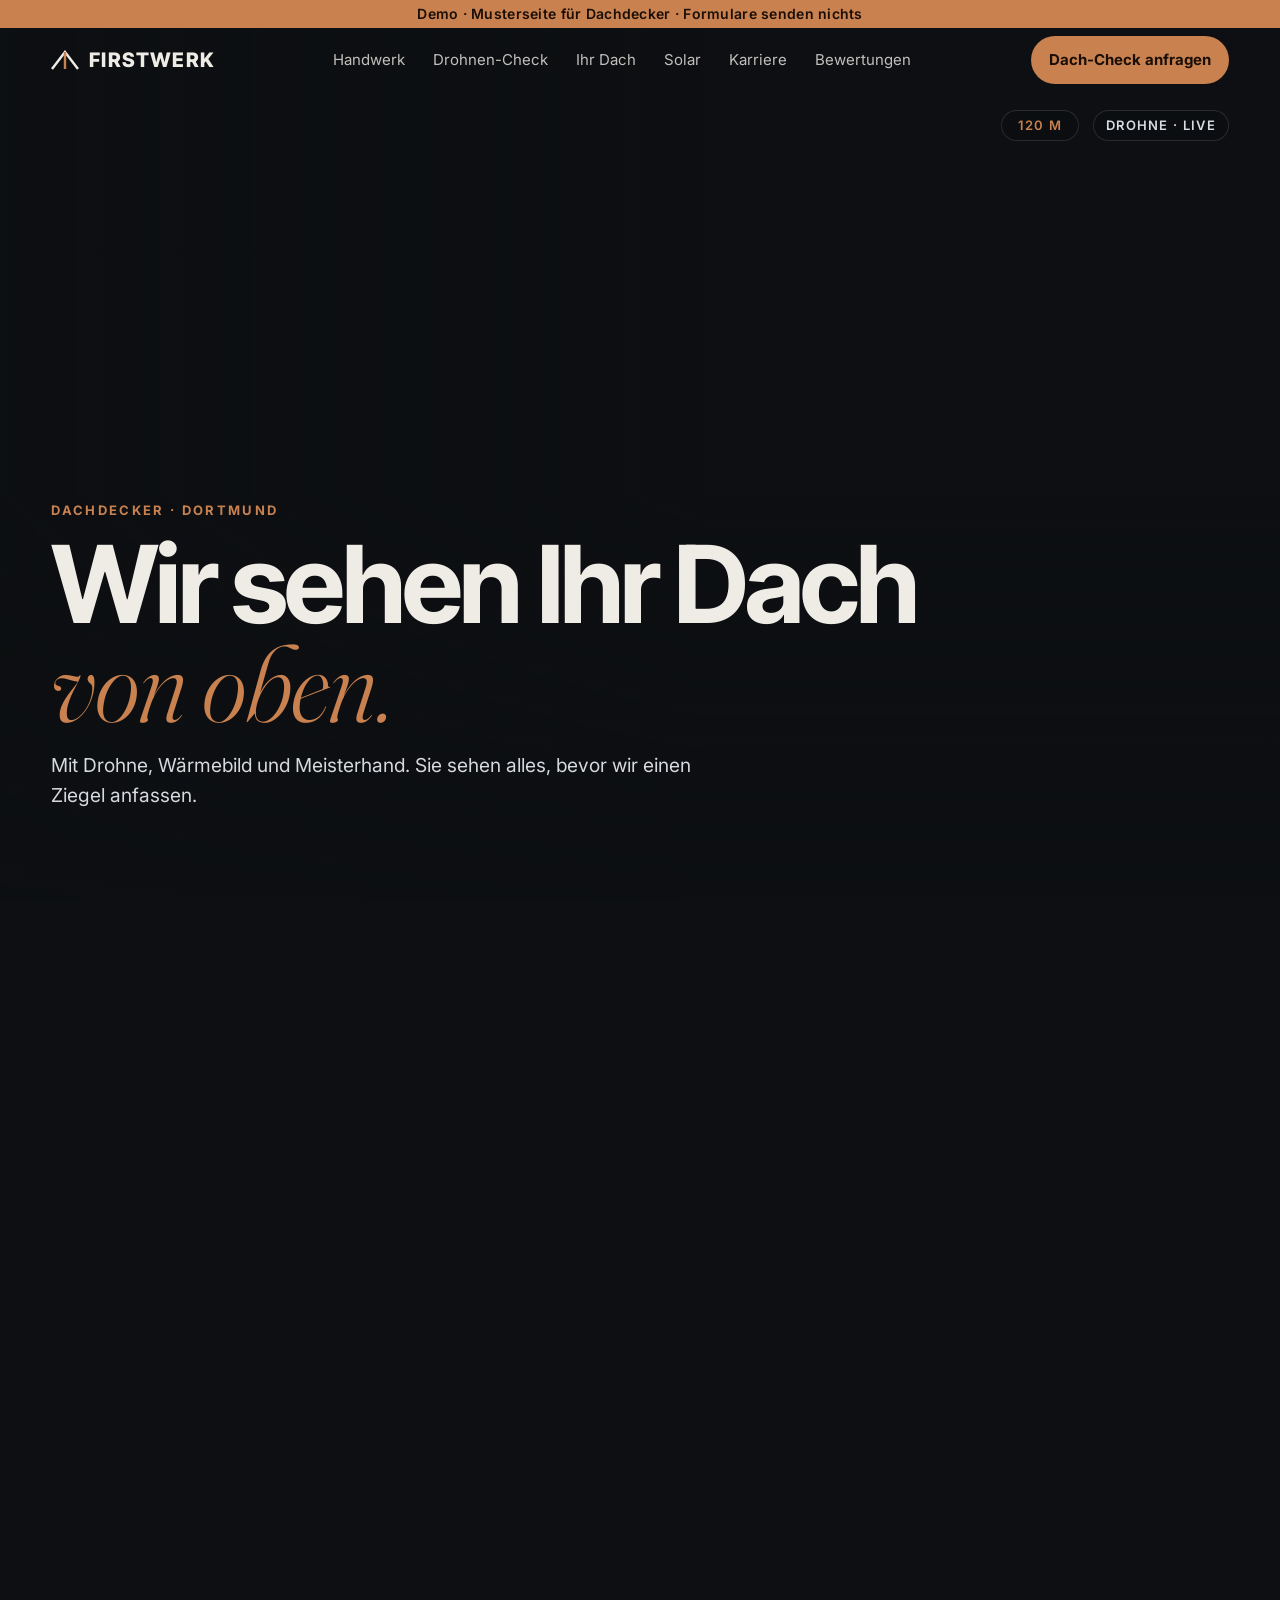
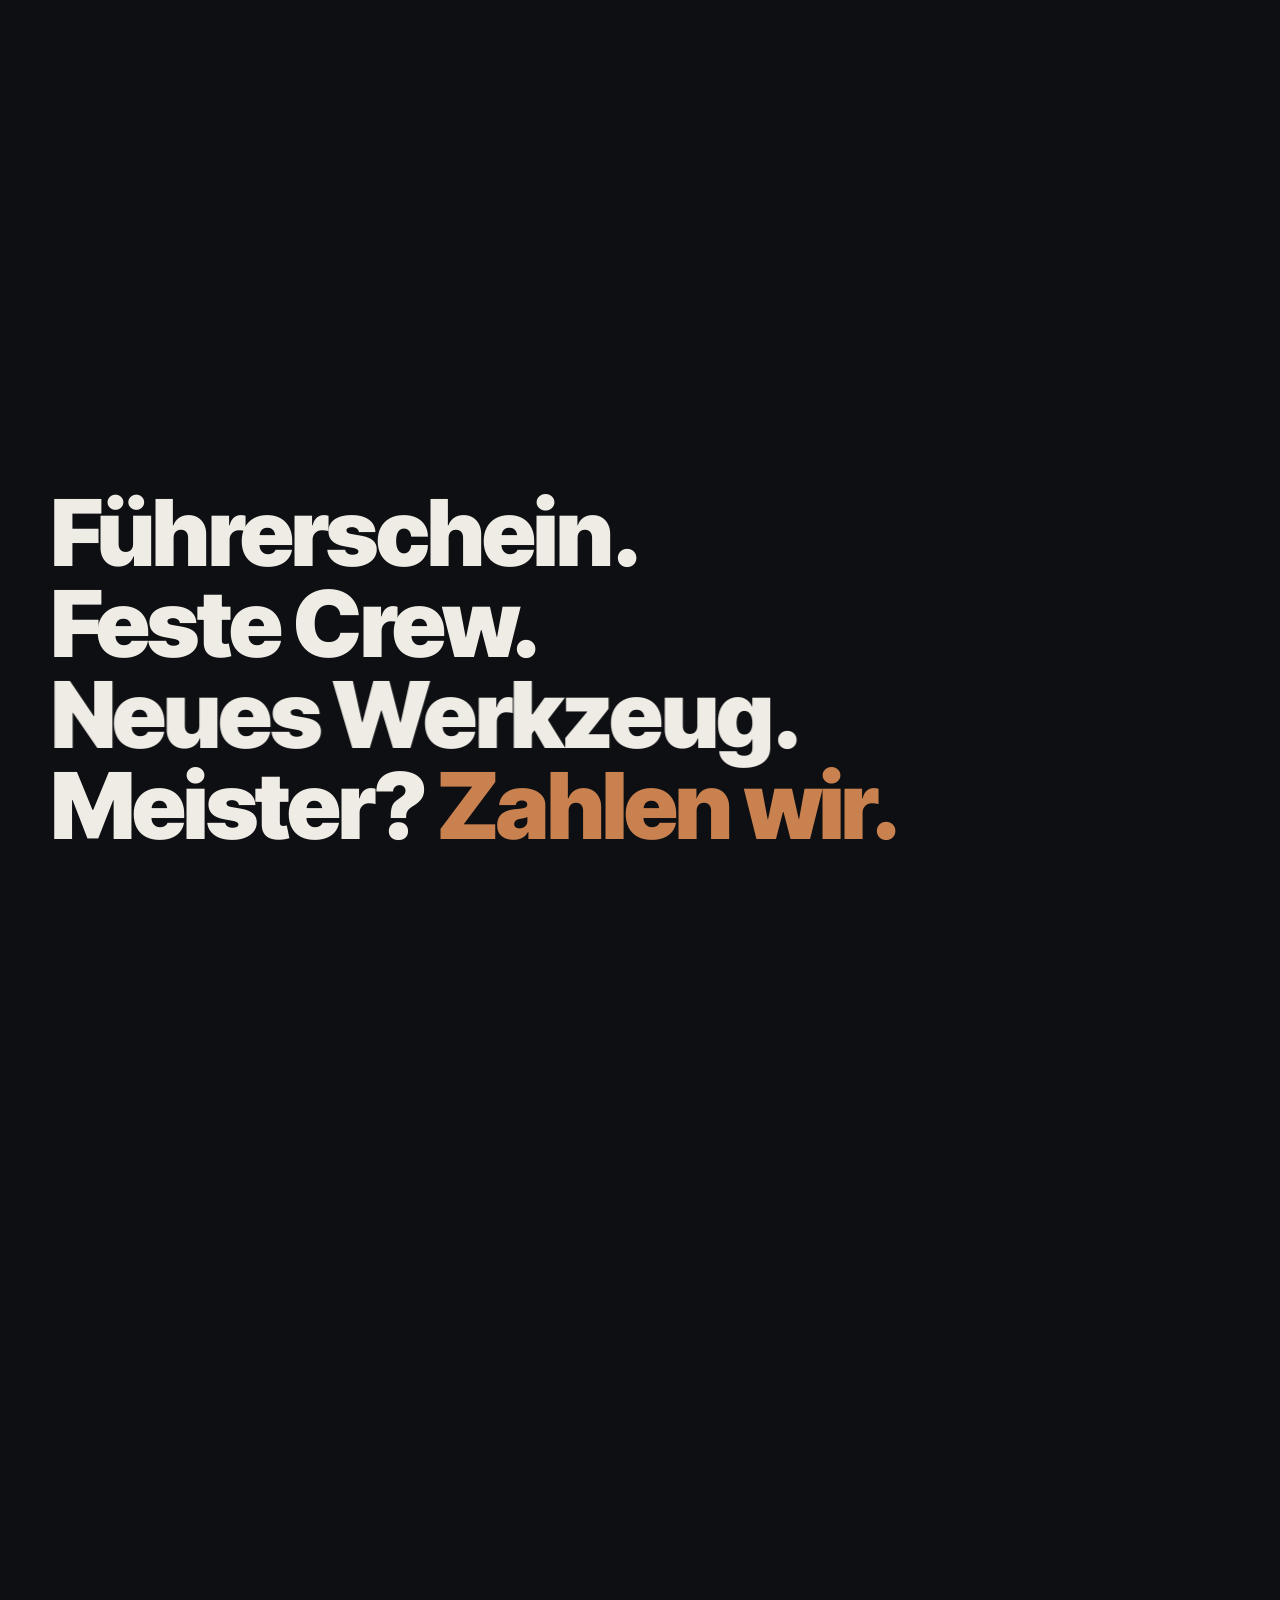
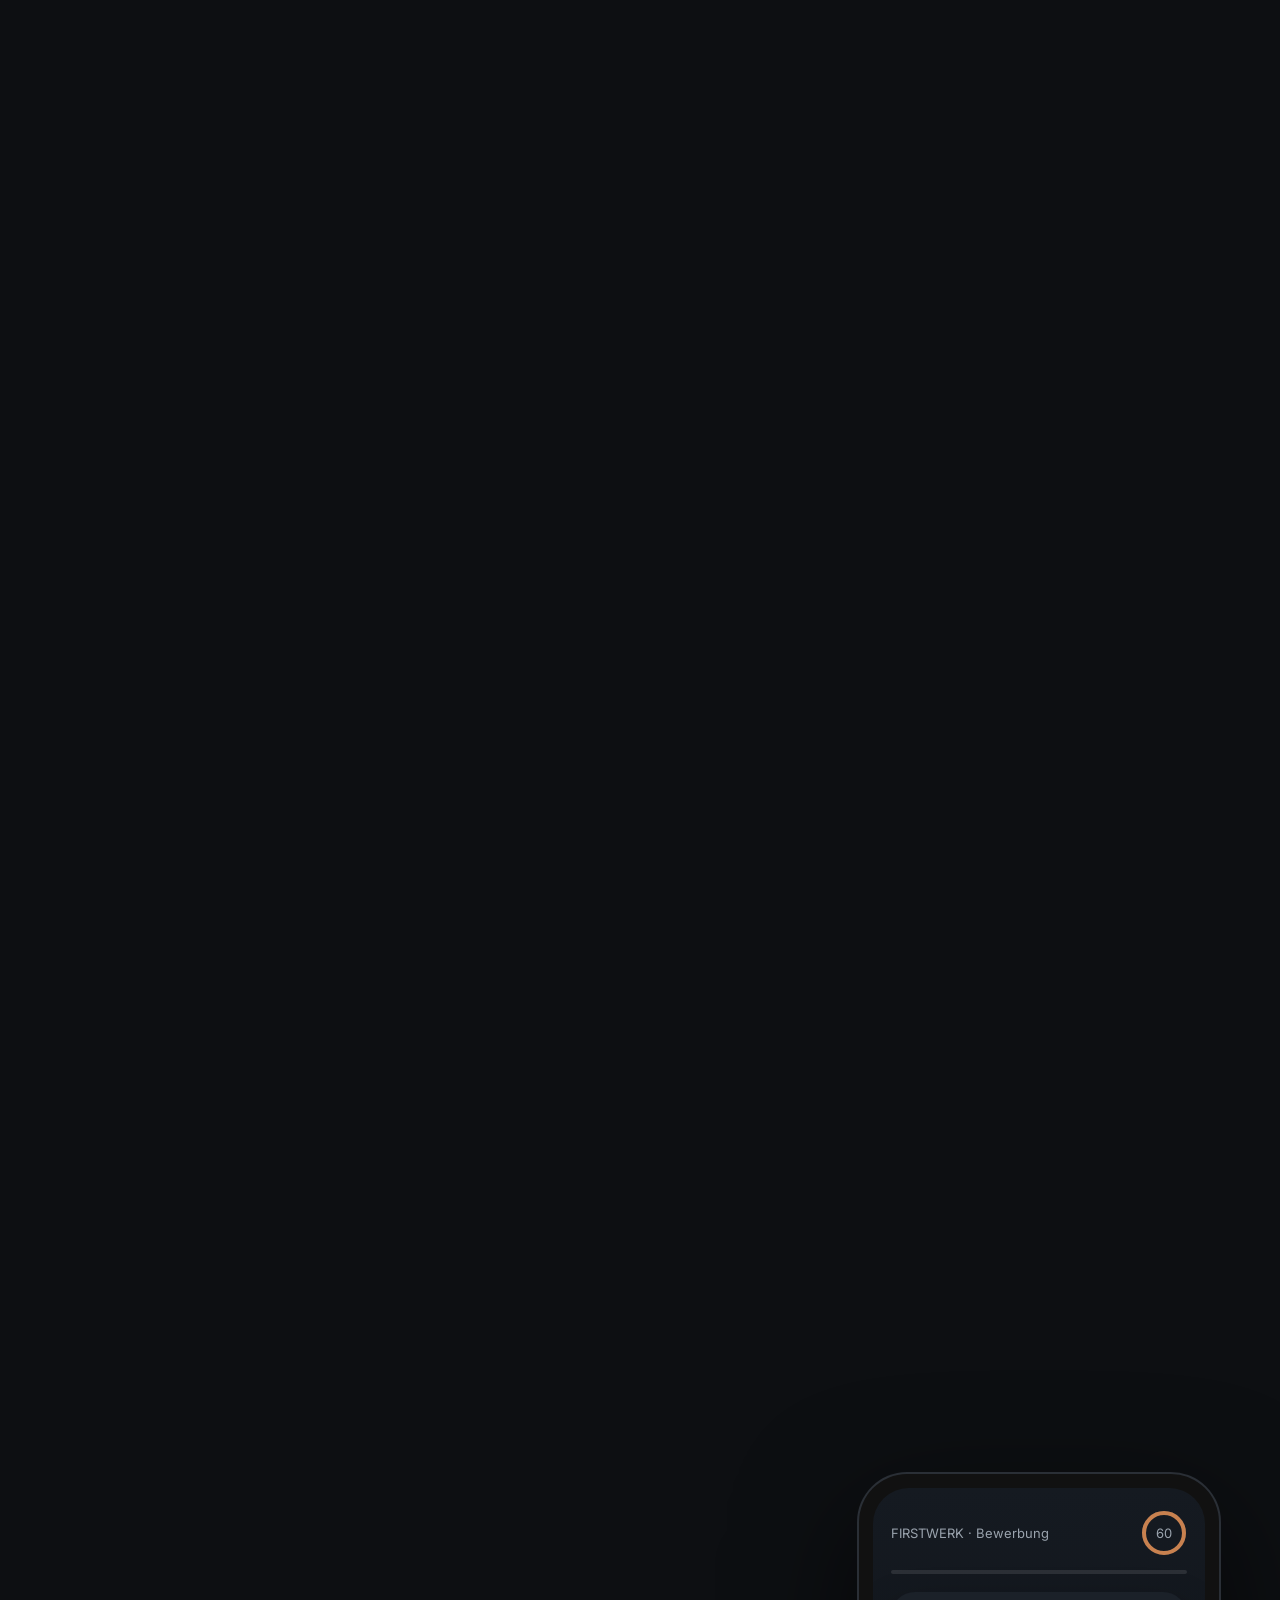
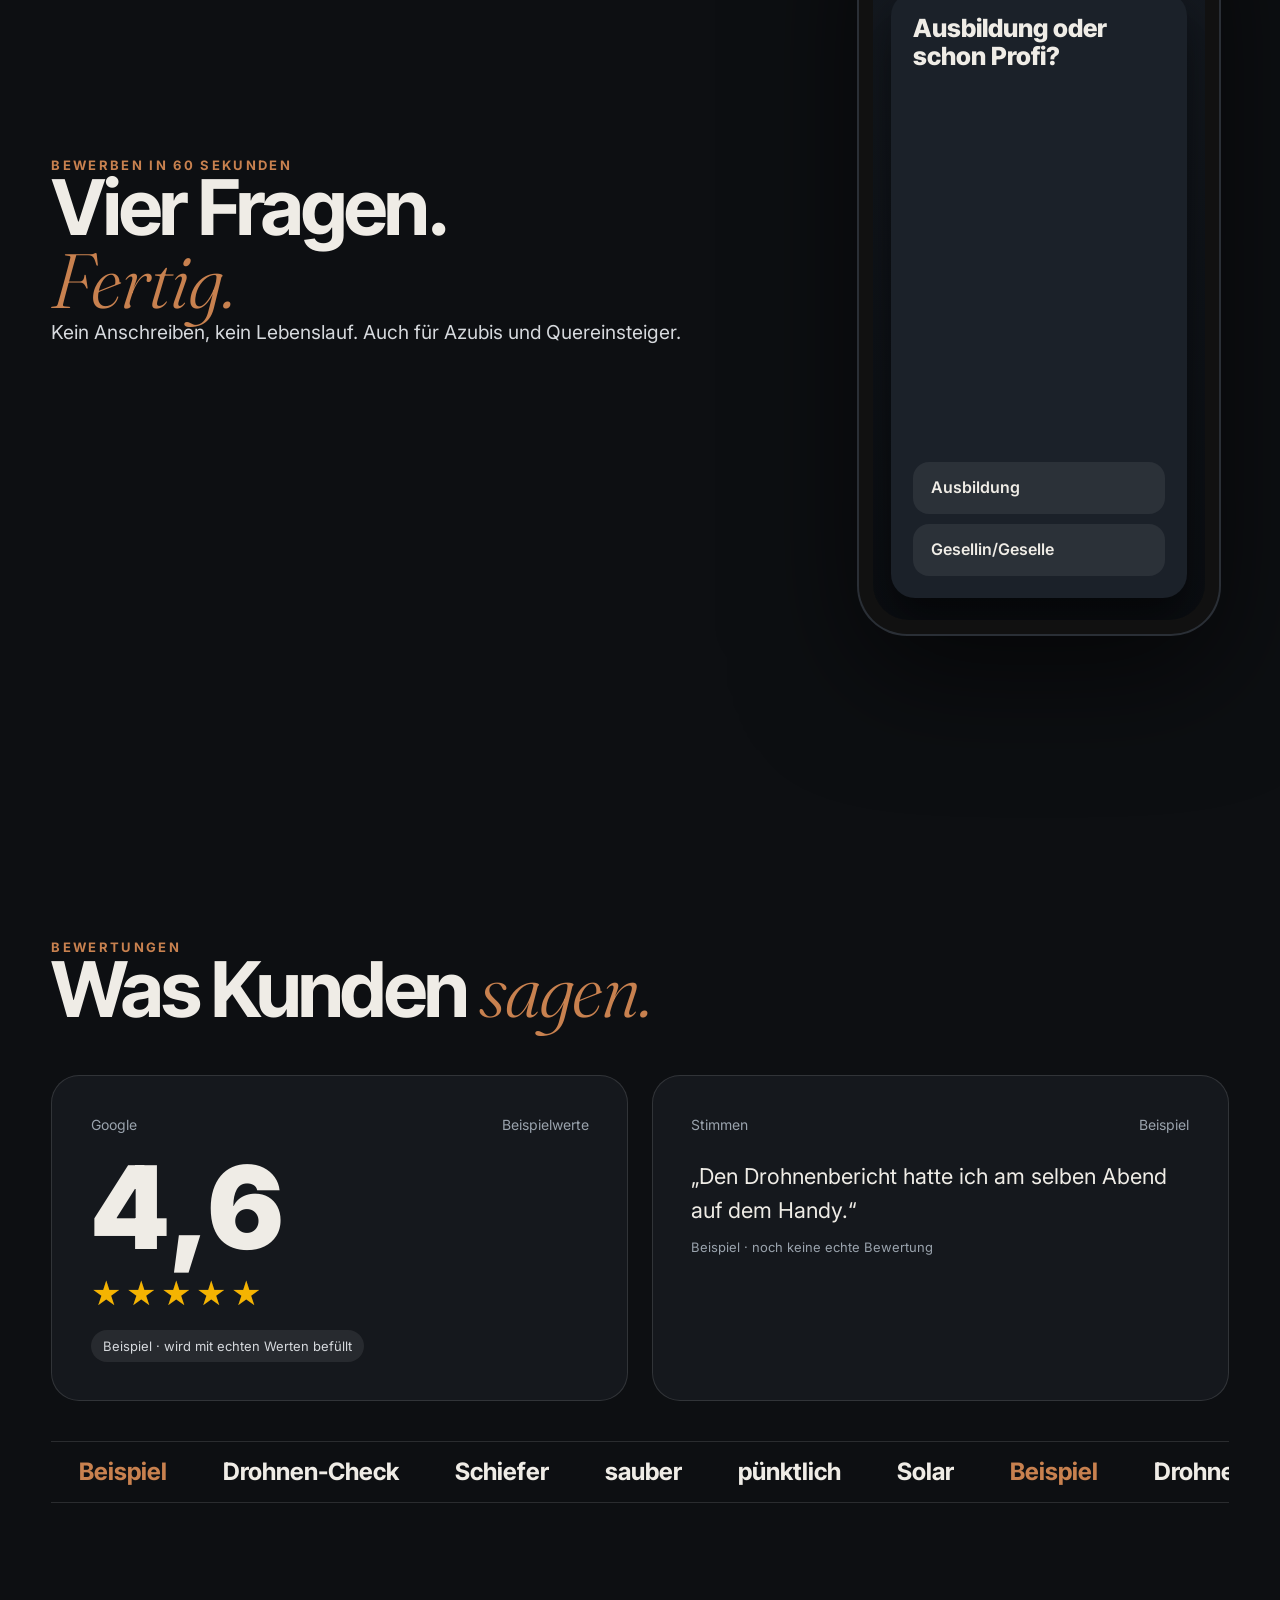
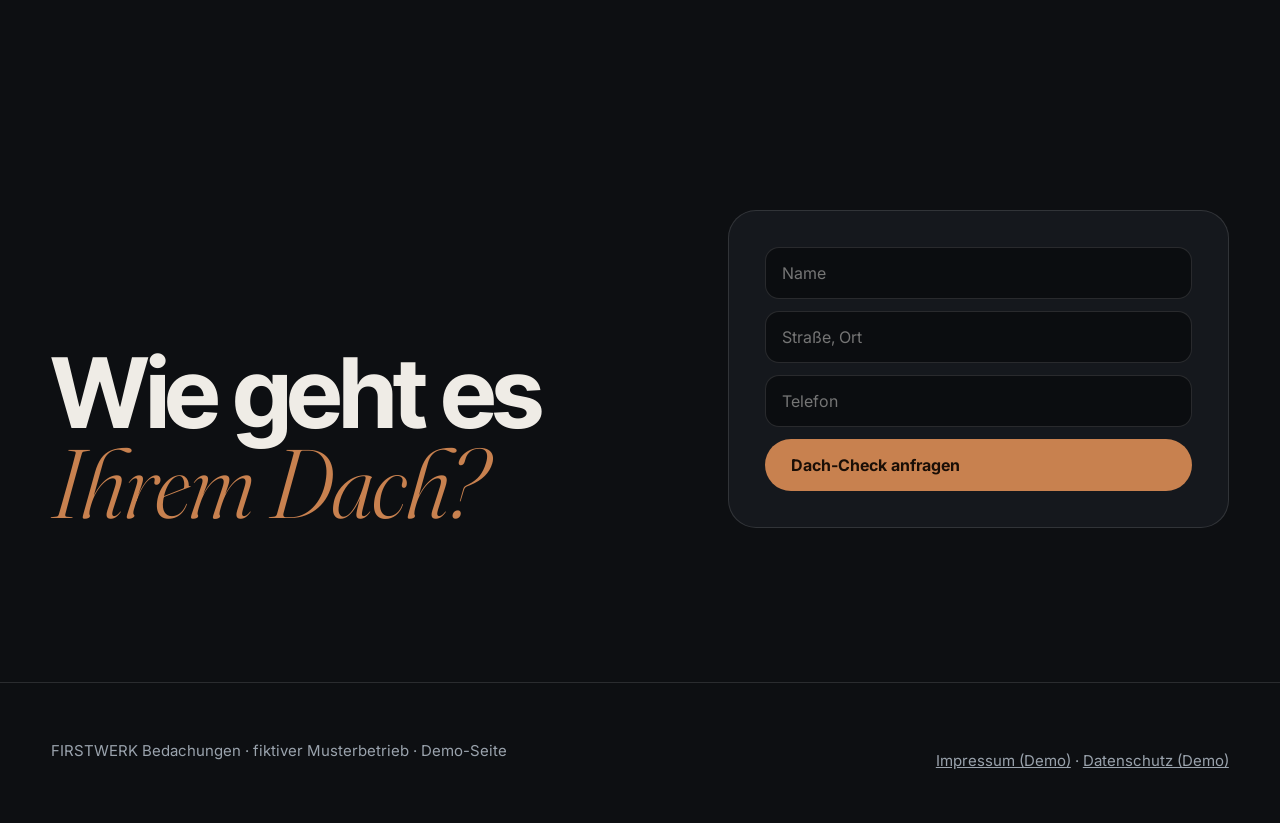
==== site/von-oben/index.html @ 0626a28b "Vorschau-Seiten Sturmnacht und Von oben (ohne Bilder), Werkzeuge Co-Authored-By: Claude Opus 5.5 <no" ====
<!doctype html>
<html lang="de">
<head>
<meta charset="utf-8">
<meta name="viewport" content="width=device-width,initial-scale=1,viewport-fit=cover">
<title>FIRSTWERK Bedachungen – Von oben (Vorschau)</title>
<meta name="description" content="Musterseite für Dachdeckerbetriebe: Drohnen-Dachcheck, Dach-Konfigurator, Solar, Karriere und Bewerbung in 60 Sekunden.">
<meta name="robots" content="noindex">
<link rel="preconnect" href="https://fonts.googleapis.com"><link rel="preconnect" href="https://fonts.gstatic.com" crossorigin>
<link href="https://fonts.googleapis.com/css2?family=Fraunces:ital,opsz,wght@1,9..144,300..500&family=Inter+Tight:wght@500;600;700;800&family=Inter:wght@400;600;700&display=swap" rel="stylesheet">
<link rel="stylesheet" href="../assets/css/base.css?v=1">
<link rel="stylesheet" href="../assets/css/oben.css?v=1">
</head>
<body>
<div class="demo" data-firma><span class="long">Demo · Musterseite für Dachdecker · Formulare senden nichts</span><span class="short">Demo · Formulare senden nichts</span></div>

<header class="nav">
  <a class="logo" href="#top" aria-label="FIRSTWERK Start"><svg viewBox="0 0 28 20" aria-hidden="true"><path d="M1 19 14 2l13 17" fill="none" stroke="currentColor" stroke-width="2.4"/><path d="M14 2v17" stroke="var(--accent)" stroke-width="2.4"/></svg>FIRSTWERK</a>
  <ul>
    <li><a href="#handwerk">Handwerk</a></li><li><a href="#check">Drohnen-Check</a></li><li><a href="#konfigurator">Ihr Dach</a></li>
    <li><a href="#solar">Solar</a></li><li><a href="#karriere">Karriere</a></li><li><a href="#bewertungen">Bewertungen</a></li>
  </ul>
  <a class="cta" href="#kontakt">Dach-Check anfragen</a>
  <button class="burger" aria-label="Menü öffnen"><span></span></button>
</header>
<nav class="menu" aria-label="Menü">
  <button class="x" aria-label="Menü schließen">×</button>
  <a href="#handwerk">Handwerk</a><a href="#check">Drohnen-Check</a><a href="#konfigurator">Ihr Dach</a><a href="#solar">Solar</a><a href="#karriere">Karriere</a><a href="#bewertungen">Bewertungen</a><a href="#kontakt">Kontakt</a>
</nav>

<main id="top">
  <!-- 1 FILM: Drohnenflug über die Altstadt → Sturzflug aufs Dach → Hand mit Schieferhammer → Schiefer-Makro -->
  <section class="scene dive" id="hero" style="height:380vh">
    <div class="stick">
      <img class="layer o1" data-need src="../assets/img/o1.webp" srcset="../assets/img/o1-m.webp 1800w, ../assets/img/o1.webp 3840w" sizes="100vw" alt="Luftbild einer Altstadt mit Schieferdächern zur blauen Stunde">
      <img class="layer o2" data-need src="../assets/img/o2.webp" srcset="../assets/img/o2-m.webp 1800w, ../assets/img/o2.webp 3840w" sizes="100vw" alt="Hand eines Dachdeckers mit Schieferhammer">
      <img class="layer o3" data-need src="../assets/img/o3.webp" srcset="../assets/img/o3-m.webp 1800w, ../assets/img/o3.webp 3840w" sizes="100vw" alt="Schieferdach mit Kupferanschluss an der Gaube">
      <div class="shade"></div>
      <div class="hud" aria-hidden="true"><span data-alt>120 m</span><span>Drohne · live</span></div>
      <div class="t t1 wrap"><p class="kicker">Dachdecker · Dortmund</p><h1 class="h1">Wir sehen Ihr Dach<br><i>von oben.</i></h1><p class="lead">Mit Drohne, Wärmebild und Meisterhand. Sie sehen alles, bevor wir einen Ziegel anfassen.</p></div>
      <div class="t t2 wrap"><p class="kicker">Handwerk</p><h2 class="h2">Jeder Stein<br><i>von Hand.</i></h2></div>
      <div class="t t3 wrap" id="handwerk"><p class="kicker">Schiefer · Kupfer · Ziegel</p><h2 class="h2">Handwerk, das man<br><i>von unten sieht.</i></h2></div>
    </div>
  </section>

  <!-- 2 Drohnen-Dachcheck -->
  <section class="scene check" id="check" style="height:260vh" data-hide>
    <div class="stick">
      <img class="layer cold" data-need src="../assets/img/s5.webp" srcset="../assets/img/s5-m.webp 1800w, ../assets/img/s5.webp 3840w" sizes="100vw" alt="">
      <img class="layer hot" data-need src="../assets/img/s5.webp" srcset="../assets/img/s5-m.webp 1800w, ../assets/img/s5.webp 3840w" sizes="100vw" alt="Wärmebild eines Dachs von oben">
      <svg class="grid" aria-hidden="true"><defs><pattern id="g" width="64" height="64" patternUnits="userSpaceOnUse"><path d="M64 0H0V64" fill="none" stroke="rgba(255,255,255,.12)"/></pattern></defs><rect width="100%" height="100%" fill="url(#g)"/></svg>
      <div class="spot" aria-hidden="true"><i></i><span>Wärmeverlust · Schornstein</span></div>
      <div class="panel">
        <p class="kicker">Drohnen-Dachcheck</p>
        <h2 class="h2">Kein Gerüst.<br><i>Kein Raten.</i></h2>
        <ol class="flow"><li data-k="0"><b>Termin</b>Online wählen</li><li data-k="1"><b>Flug</b>15 Minuten, Sie müssen nicht da sein</li><li data-k="2"><b>Bericht</b>Fotos + Wärmebild aufs Handy</li></ol>
      </div>
    </div>
  </section>

  <!-- 3 Konfigurator -->
  <section class="pad konf" id="konfigurator">
    <div class="wrap">
      <div class="khead rv"><p class="kicker">Ihr neues Dach</p><h2 class="h2">Probieren Sie es<br><i>einfach aus.</i></h2></div>
      <div class="kstage rv">
        <img class="km on" data-m="schiefer" data-need src="../assets/img/o5a.webp" srcset="../assets/img/o5a-m.webp 1800w, ../assets/img/o5a.webp 3840w" sizes="(max-width:900px) 100vw, 1300px" alt="Haus mit Schieferdach">
        <img class="km" data-m="rot" data-need src="../assets/img/o5b.webp" srcset="../assets/img/o5b-m.webp 1800w, ../assets/img/o5b.webp 3840w" sizes="(max-width:900px) 100vw, 1300px" alt="Haus mit roten Tonziegeln">
        <img class="km" data-m="anthrazit" data-need src="../assets/img/o5c.webp" srcset="../assets/img/o5c-m.webp 1800w, ../assets/img/o5c.webp 3840w" sizes="(max-width:900px) 100vw, 1300px" alt="Haus mit anthrazitfarbenen Tonziegeln">
        <img class="km" data-m="gruen" data-need src="../assets/img/o5d.webp" srcset="../assets/img/o5d-m.webp 1800w, ../assets/img/o5d.webp 3840w" sizes="(max-width:900px) 100vw, 1300px" alt="Haus mit begrüntem Dach">
      </div>
      <div class="swatches rv" role="group" aria-label="Material wählen">
        <button class="on" data-m="schiefer"><i style="background:linear-gradient(135deg,#3a3f46,#22262b)"></i>Schiefer</button>
        <button data-m="rot"><i style="background:linear-gradient(135deg,#b4523a,#7e3424)"></i>Ton rot</button>
        <button data-m="anthrazit"><i style="background:linear-gradient(135deg,#4a4d52,#2b2d31)"></i>Ton anthrazit</button>
        <button data-m="gruen"><i style="background:linear-gradient(135deg,#6f8f4a,#3e5a2a)"></i>Gründach</button>
      </div>
    </div>
  </section>

  <!-- 4 Solar -->
  <section class="solar" id="solar" data-hide>
    <img data-need src="../assets/img/o6.webp" srcset="../assets/img/o6-m.webp 1800w, ../assets/img/o6.webp 3840w" sizes="100vw" alt="Dachdecker montieren Solarmodule">
    <div class="wrap stxt rv"><p class="kicker">Solar</p><h2 class="h2">Dach und Solar<br><i>aus einer Hand.</i></h2><p class="lead">Ein Gerüst, ein Ansprechpartner, ein Termin. Erst wird das Dach fit gemacht, dann kommen die Module drauf.</p></div>
  </section>

  <!-- 5 Karriere -->
  <section class="crew" id="karriere" data-hide>
    <img data-need src="../assets/img/o7.webp" srcset="../assets/img/o7-m.webp 1800w, ../assets/img/o7.webp 3840w" sizes="100vw" alt="Junge Dachdeckerin auf dem First über der Stadt">
    <div class="wrap crew-txt"><p class="kicker">Karriere</p><h2 class="h2">Ausblick<br><i>inklusive.</i></h2><p class="lead">Dein Büro hat keine Decke. Dafür die beste Aussicht der Stadt.</p></div>
  </section>
  <section class="scene benefits" style="height:300vh">
    <div class="stick wrap kwrap">
      <div class="kin">
        <span class="w">Führerschein.</span>
        <span class="w">Feste Crew.</span>
        <span class="w">Neues Werkzeug.</span>
        <span class="w">Meister? <em>Zahlen wir.</em></span>
      </div>
    </div>
  </section>

  <!-- 6 Bewerbung -->
  <section class="pad" id="bewerben">
    <div class="wrap apply">
      <div class="rv"><p class="kicker">Bewerben in 60 Sekunden</p><h2 class="h2">Vier Fragen.<br><i>Fertig.</i></h2><p class="lead">Kein Anschreiben, kein Lebenslauf. Auch für Azubis und Quereinsteiger.</p></div>
      <div class="phone rv" data-apply>
        <div class="screen">
          <div class="top"><span>FIRSTWERK · Bewerbung</span><svg class="ring" viewBox="0 0 46 46"><circle class="bgc" cx="23" cy="23" r="20"/><circle class="fg" cx="23" cy="23" r="20"/><text x="23" y="28" text-anchor="middle" fill="currentColor" font-size="13" data-sec>60</text></svg></div>
          <div class="bar"><i></i></div>
          <div class="stack">
            <div class="card"><span class="stamp">OK</span><h4>Ausbildung oder schon Profi?</h4><div class="opts"><button>Ausbildung</button><button>Gesellin/Geselle</button></div></div>
            <div class="card"><span class="stamp">OK</span><h4>Schiefer, Ziegel oder Flachdach?</h4><div class="opts"><button>Am liebsten alles</button><button>Weiß ich noch nicht</button></div></div>
            <div class="card"><span class="stamp">OK</span><h4>Führerschein?</h4><div class="opts"><button>Ja, Klasse B</button><button>Noch nicht</button></div></div>
            <div class="card"><span class="stamp">OK</span><h4>Wann kannst du anfangen?</h4><div class="opts"><button>Sofort</button><button>In 1–3 Monaten</button></div></div>
            <div class="card"><h4>Wie erreichen wir dich?</h4><form><input placeholder="Vorname" aria-label="Vorname"><input placeholder="Nachname" aria-label="Nachname"><input placeholder="Wohnort" aria-label="Wohnort"><input type="email" placeholder="E-Mail" aria-label="E-Mail"><input type="tel" placeholder="Handynummer" aria-label="Handynummer"><button class="send">Abschicken</button></form></div>
            <div class="card"><h4>Danke!</h4><p>Wir melden uns innerhalb von 24 Stunden. Demo: nichts gesendet.</p></div>
          </div>
        </div>
      </div>
    </div>
  </section>

  <!-- 7 Bewertungen -->
  <section class="pad" id="bewertungen">
    <div class="wrap">
      <p class="kicker rv">Bewertungen</p>
      <h2 class="h2 rv">Was Kunden <i>sagen.</i></h2>
      <div class="reviews" style="margin-top:48px">
        <div class="rbox rv"><div class="src"><span>Google</span><span>Beispielwerte</span></div><div class="num" data-count="4.9">0</div><div class="stars" data-fill="98%">★★★★★<i>★★★★★</i></div><br><span class="tag">Beispiel · wird mit echten Werten befüllt</span></div>
        <div class="rbox rv"><div class="src"><span>Stimmen</span><span>Beispiel</span></div>
          <div class="quote">
            <p>„Den Drohnenbericht hatte ich am selben Abend auf dem Handy.“<small>Beispiel · noch keine echte Bewertung</small></p>
            <p>„Mit dem Konfigurator wussten wir sofort, welches Dach es wird.“<small>Beispiel · noch keine echte Bewertung</small></p>
            <p>„Dach und Solar in einem Rutsch, ein Ansprechpartner. Top.“<small>Beispiel · noch keine echte Bewertung</small></p>
          </div>
        </div>
      </div>
      <div class="ticker" aria-hidden="true"><div><span><b>Beispiel</b></span><span>Drohnen-Check</span><span>Schiefer</span><span>sauber</span><span>pünktlich</span><span>Solar</span><span><b>Beispiel</b></span><span>Drohnen-Check</span><span>Schiefer</span><span>sauber</span><span>pünktlich</span><span>Solar</span></div></div>
    </div>
  </section>

  <!-- 8 Kontakt -->
  <section class="pad final" id="kontakt">
    <div class="wrap fgrid">
      <h2 class="h1 rv">Wie geht es<br><i>Ihrem Dach?</i></h2>
      <form class="cform rv" novalidate onsubmit="event.preventDefault();this.innerHTML='<h3>Danke! Wir melden uns.</h3><p>Demo: nichts gesendet.</p>'">
        <input placeholder="Name" aria-label="Name"><input placeholder="Straße, Ort" aria-label="Adresse"><input type="tel" placeholder="Telefon" aria-label="Telefon">
        <button class="btn">Dach-Check anfragen</button>
      </form>
    </div>
  </section>
</main>

<footer><div class="wrap row"><span>FIRSTWERK Bedachungen · fiktiver Musterbetrieb · Demo-Seite</span><span><a href="#top">Impressum (Demo)</a> · <a href="#top">Datenschutz (Demo)</a></span></div></footer>
<a class="btn fab" href="#kontakt">Dach-Check</a>

<script src="../assets/js/geo.js?v=1"></script>
<script src="../assets/js/base.js?v=1"></script>
<script src="../assets/js/oben.js?v=1"></script>
</body>
</html>
---- site/assets/css/base.css ----
/* FIRSTWERK – gemeinsame Basis für beide Vorschauen */
:root{
  --bg:#07090d; --bg2:#0e1218; --ink:#f4f1ea; --mute:#9aa3ad; --line:rgba(255,255,255,.12);
  --accent:#ff6a1a; --accent-ink:#120700;
  --f-head:"Archivo",system-ui,sans-serif; --f-body:"Inter",system-ui,sans-serif;
  --gut:clamp(16px,4vw,56px); --nav:64px;
}
*{box-sizing:border-box;margin:0;padding:0}
html{scroll-behavior:smooth;-webkit-text-size-adjust:100%}
body{background:var(--bg);color:var(--ink);font:400 17px/1.55 var(--f-body);overflow-x:hidden;-webkit-font-smoothing:antialiased}
img{display:block;max-width:100%}
a{color:inherit}
button{font:inherit;color:inherit;cursor:pointer;border:0;background:none}
.sr{position:absolute;width:1px;height:1px;overflow:hidden;clip:rect(0 0 0 0)}

/* Demo-Hinweis + Navigation */
.demo{position:fixed;inset:0 0 auto;z-index:60;height:28px;display:flex;align-items:center;justify-content:center;gap:.5em;
  font:600 14px/1 var(--f-body);letter-spacing:.02em;white-space:nowrap;overflow:hidden;background:var(--accent);color:var(--accent-ink);padding:0 12px;text-align:center}
.nav{position:fixed;top:28px;left:0;right:0;z-index:50;height:var(--nav);display:flex;align-items:center;justify-content:space-between;
  padding:0 var(--gut);transition:background .3s,backdrop-filter .3s}
.nav.solid{background:rgba(7,9,13,.72);backdrop-filter:blur(14px);-webkit-backdrop-filter:blur(14px);border-bottom:1px solid var(--line)}
.logo{font:800 20px/1 var(--f-head);letter-spacing:.06em;text-decoration:none;display:flex;align-items:center;gap:10px}
.logo svg{width:28px;height:20px}
.nav ul{display:flex;gap:28px;list-style:none;font-size:15px}
.nav ul a{text-decoration:none;opacity:.8}.nav ul a:hover{opacity:1}
.nav .cta{padding:12px 18px;min-height:44px;display:inline-flex;align-items:center;border-radius:999px;background:var(--accent);color:var(--accent-ink);font-weight:700;text-decoration:none;font-size:15px;white-space:nowrap}
.burger{display:none;width:44px;height:44px;align-items:center;justify-content:center}
.burger span{width:22px;height:2px;background:var(--ink);box-shadow:0 7px 0 var(--ink),0 -7px 0 var(--ink)}
.menu{position:fixed;inset:0;z-index:70;background:var(--bg);display:flex;flex-direction:column;justify-content:center;gap:8px;padding:var(--gut);
  transform:translateY(-100%);transition:transform .45s cubic-bezier(.7,0,.2,1)}
.menu.open{transform:none}
.menu a{font:800 clamp(34px,9vw,64px)/1.1 var(--f-head);text-decoration:none;min-height:44px}
.menu .x{position:absolute;top:40px;right:var(--gut);width:44px;height:44px;font-size:30px}
@media (max-width:1180px){.nav ul{display:none}.burger{display:flex}}
@media (max-width:520px){.nav .cta{display:none}}

/* Szenen (Scroll steuert --p) */
.scene{position:relative}
.stick{position:sticky;top:0;height:100vh;height:100svh;overflow:hidden}
.layer{position:absolute;inset:0;width:100%;height:100%;object-fit:cover}
.shade{position:absolute;inset:0;pointer-events:none}

/* Typo */
.kicker{font:700 13px/1 var(--f-body);letter-spacing:.18em;text-transform:uppercase;color:var(--accent)}
.h1{font:800 clamp(44px,8.4vw,132px)/.92 var(--f-head);letter-spacing:-.02em}
.h2{font:800 clamp(36px,6vw,92px)/.95 var(--f-head);letter-spacing:-.02em}
.lead{font-size:clamp(17px,1.5vw,21px);color:#d6d9dd;max-width:34em}
.btn{display:inline-flex;align-items:center;gap:10px;min-height:52px;padding:0 26px;border-radius:999px;background:var(--accent);color:var(--accent-ink);
  font:700 16px/1 var(--f-body);text-decoration:none;transition:transform .2s}
.btn:hover{transform:translateY(-2px)}
.btn.ghost{background:transparent;color:var(--ink);box-shadow:inset 0 0 0 1.5px rgba(255,255,255,.5)}
.wrap{padding:0 var(--gut);max-width:1440px;margin:0 auto}
section.pad{padding:clamp(80px,12vw,180px) 0}

/* Einblenden */
.rv{opacity:0;transform:translateY(40px);transition:opacity .9s ease,transform .9s cubic-bezier(.2,.7,.2,1)}
.rv.in{opacity:1;transform:none}

/* Kinetik-Typo: Vorteile fahren einzeln rein */
.kin{display:flex;flex-direction:column;gap:.04em}
.kin .w{font:900 clamp(40px,7.2vw,124px)/.98 var(--f-head);letter-spacing:-.03em;white-space:nowrap;
  transform:translateX(calc((1 - var(--k,0)) * 60vw));opacity:var(--k,0);will-change:transform}
.kin .w em{font-style:normal;color:var(--accent)}
@media (max-width:700px){.kin .w{white-space:normal;font-size:clamp(40px,12.5vw,70px)}}

/* Bewerbung in 60 s */
.apply{display:grid;grid-template-columns:1fr minmax(300px,380px);gap:clamp(32px,6vw,96px);align-items:center}
.phone{position:relative;width:100%;max-width:360px;aspect-ratio:9/19;margin:0 auto;border-radius:48px;background:#111;padding:14px;
  box-shadow:0 0 0 2px #2a2f36,0 40px 120px rgba(0,0,0,.6)}
.screen{position:relative;height:100%;border-radius:36px;overflow:hidden;background:linear-gradient(180deg,#151a21,#0b0e12);display:flex;flex-direction:column;padding:22px 18px}
.screen .top{display:flex;justify-content:space-between;align-items:center;font-size:13px;color:var(--mute)}
.ring{width:46px;height:46px}
.ring circle{fill:none;stroke-width:4}
.ring .bgc{stroke:rgba(255,255,255,.1)}.ring .fg{stroke:var(--accent);stroke-linecap:round;transform:rotate(-90deg);transform-origin:50% 50%;transition:stroke-dashoffset .4s}
.bar{height:4px;border-radius:4px;background:rgba(255,255,255,.1);margin:14px 0 18px;overflow:hidden}
.bar i{display:block;height:100%;width:0;background:var(--accent);transition:width .4s}
.stack{position:relative;flex:1}
.card{position:absolute;inset:0;border-radius:24px;background:#1b2129;padding:22px;display:flex;flex-direction:column;justify-content:space-between;
  box-shadow:0 20px 40px rgba(0,0,0,.4);transition:transform .45s cubic-bezier(.2,.7,.2,1),opacity .45s}
.card h4{font:800 25px/1.12 var(--f-head)}
.card .opts{display:grid;gap:10px}
.card .opts button,.card .send{min-height:52px;border-radius:16px;background:rgba(255,255,255,.07);font-weight:600;font-size:16px;text-align:left;padding:0 18px}
.card .opts button:hover{background:var(--accent);color:var(--accent-ink)}
.card input{width:100%;min-height:48px;border-radius:12px;border:1px solid var(--line);background:#0f1318;color:var(--ink);padding:0 14px;font:16px var(--f-body)}
.card form{display:grid;gap:8px}
.card .send{background:var(--accent);color:var(--accent-ink);text-align:center}
.card.out-l{transform:translateX(-120%) rotate(-14deg);opacity:0}
.card.out-r{transform:translateX(120%) rotate(14deg);opacity:0}
.card.back{transform:translateY(14px) scale(.95);opacity:.6}
.card.hide{opacity:0;pointer-events:none}
.stamp{position:absolute;top:18px;right:18px;padding:6px 12px;border:2px solid var(--accent);color:var(--accent);border-radius:8px;font:800 14px var(--f-head);transform:rotate(8deg);opacity:0;transition:opacity .2s}
.card.out-r .stamp,.card.out-l .stamp{opacity:1}
@media (max-width:860px){.apply{grid-template-columns:1fr}.phone{max-width:300px}}

/* Bewertungen */
.reviews{display:grid;grid-template-columns:repeat(2,minmax(0,1fr));gap:24px}
.rbox{border:1px solid var(--line);border-radius:28px;padding:clamp(24px,3vw,40px);background:var(--bg2)}
.rbox .src{display:flex;justify-content:space-between;color:var(--mute);font-size:14px;gap:12px;flex-wrap:wrap}
.rbox .num{font:900 clamp(64px,9vw,128px)/1 var(--f-head);margin:14px 0 6px}
.stars{position:relative;display:inline-block;font-size:30px;letter-spacing:4px;color:rgba(255,255,255,.15)}
.stars i{position:absolute;inset:0;overflow:hidden;color:#f5b301;width:var(--fill,0%);transition:width 1.6s cubic-bezier(.2,.7,.2,1);white-space:nowrap;font-style:normal}
.tag{display:inline-block;margin-top:12px;font-size:13px;padding:6px 12px;border-radius:999px;background:rgba(255,255,255,.08);color:#d6d9dd}
.ticker{overflow:hidden;border-block:1px solid var(--line);margin-top:40px;white-space:nowrap}
.ticker div{display:inline-block;padding:18px 0;animation:tick 32s linear infinite;font:700 clamp(18px,2vw,24px)/1 var(--f-head)}
.ticker span{margin:0 28px}.ticker b{color:var(--accent)}
@keyframes tick{to{transform:translateX(-50%)}}
.quote{position:relative;min-height:170px;margin-top:24px}
.quote p{position:absolute;inset:0;font-size:clamp(18px,1.7vw,22px);opacity:0;transition:opacity 1s}
.quote p.on{opacity:1}
.quote small{display:block;margin-top:10px;font-size:13px;color:var(--mute)}
@media (max-width:860px){.reviews{grid-template-columns:1fr}}

/* Footer */
footer{border-top:1px solid var(--line);padding:56px 0 40px;color:var(--mute);font-size:15px}
footer .row{display:flex;justify-content:space-between;gap:24px;flex-wrap:wrap}
footer a{min-height:44px;display:inline-flex;align-items:center}
.fab{position:fixed;right:16px;bottom:16px;z-index:40;display:none}
@media (max-width:700px){.fab{display:inline-flex}}

@media (prefers-reduced-motion:reduce){*{transition:none!important;animation:none!important}}

.demo .short{display:none}
@media (max-width:640px){.demo .long{display:none}.demo .short{display:inline}}
---- site/assets/css/oben.css ----
/* Variante 3 – Von oben: Schiefer-Anthrazit, Kupfer, edel */
:root{--bg:#0d0f12;--bg2:#15181d;--ink:#efece6;--accent:#c8814f;--accent-ink:#1a0e06;
  --f-head:"Inter Tight",system-ui,sans-serif}
.h1,.h2{font-weight:700;letter-spacing:-.035em}
.h1 i,.h2 i{font-family:"Fraunces",Georgia,serif;font-weight:300;font-style:italic;letter-spacing:-.01em;color:var(--accent)}
.row{display:flex;flex-wrap:wrap;gap:14px}

/* Hero-Sturzflug */
.dive .o2,.dive .o3{opacity:0}
.dive .layer{transform-origin:var(--ox,58%) var(--oy,62%);will-change:transform,opacity}
.dive .shade{background:linear-gradient(0deg,rgba(13,15,18,.85),transparent 45%),linear-gradient(90deg,rgba(13,15,18,.6),transparent 55%)}
.hud{position:absolute;top:calc(28px + var(--nav) + 18px);right:var(--gut);display:flex;gap:14px;font:600 13px/1 var(--f-body);letter-spacing:.1em;text-transform:uppercase;color:#d8dde3;opacity:calc(1 - var(--p,0)*3)}
.hud span{padding:8px 12px;border:1px solid var(--line);border-radius:999px;background:rgba(13,15,18,.45);backdrop-filter:blur(8px);-webkit-backdrop-filter:blur(8px)}
.hud span:first-child{color:var(--accent);min-width:78px;text-align:center}
.t{position:absolute;left:0;right:0;bottom:10vh;display:grid;gap:18px;max-width:1440px;opacity:0;will-change:opacity,transform}
.t1{opacity:1}
@media (max-width:700px){.t{bottom:7vh}.t .lead{font-size:16px}.hud{top:calc(28px + var(--nav) + 10px)}}
@media (max-height:500px){.t .lead,.hud{display:none}.t .h1{font-size:44px}}

/* Drohnen-Check */
.check .cold{filter:grayscale(1) brightness(.5)}
.check .hot{clip-path:circle(calc(var(--r,0)*120%) at var(--sx,55%) var(--sy,45%))}
.grid{position:absolute;inset:0;width:100%;height:100%;opacity:.6}
.spot{position:absolute;left:var(--sx,55%);top:var(--sy,45%);opacity:var(--done,0)}
.spot i{display:block;width:110px;height:110px;margin:-55px 0 0 -55px;border:1.5px solid var(--accent);border-radius:50%;box-shadow:0 0 0 8px rgba(200,129,79,.15)}
.spot span{position:absolute;left:66px;top:-14px;white-space:nowrap;padding:8px 12px;border-radius:10px;background:rgba(13,15,18,.85);font-size:14px;font-weight:600}
.panel{position:absolute;left:var(--gut);bottom:8vh;width:min(520px,calc(100% - 2*var(--gut)));padding:clamp(22px,3vw,36px);border-radius:28px;
  background:rgba(13,15,18,.72);backdrop-filter:blur(16px);-webkit-backdrop-filter:blur(16px);border:1px solid var(--line);display:grid;gap:16px}
.panel .h2{font-size:clamp(34px,4.4vw,64px)}
.flow{list-style:none;display:grid;gap:8px;counter-reset:f}
.flow li{display:grid;grid-template-columns:44px 1fr;align-items:center;gap:0 12px;color:var(--mute);font-size:15px;opacity:.35;transition:opacity .4s}
.flow li b{grid-column:2;color:var(--ink);font:700 18px/1.2 var(--f-head)}
.flow li::before{counter-increment:f;content:counter(f);grid-row:span 2;width:44px;height:44px;border-radius:50%;display:grid;place-items:center;border:1px solid var(--accent);color:var(--accent);font-weight:700}
.flow li.on{opacity:1}
@media (max-width:700px){.spot span{left:-70px;top:66px}.panel{bottom:16px}}
@media (max-height:500px){.flow{display:none}}

/* Konfigurator */
.khead{margin-bottom:36px}
.kstage{position:relative;aspect-ratio:16/9;border-radius:28px;overflow:hidden;background:var(--bg2)}
.km{position:absolute;inset:0;width:100%;height:100%;object-fit:cover;opacity:0;transition:opacity .9s ease,clip-path 1.1s cubic-bezier(.7,0,.2,1);clip-path:inset(0 0 100% 0)}
.km.on{opacity:1;clip-path:inset(0 0 0 0)}
.swatches{display:flex;flex-wrap:wrap;gap:12px;margin-top:24px}
.swatches button{display:flex;align-items:center;gap:12px;min-height:56px;padding:0 20px 0 8px;border-radius:999px;border:1px solid var(--line);font-weight:600;font-size:16px;transition:border-color .3s,background .3s}
.swatches button i{width:40px;height:40px;border-radius:50%}
.swatches button.on{border-color:var(--accent);background:rgba(200,129,79,.12)}
@media (max-width:700px){.kstage{aspect-ratio:4/3;border-radius:20px}.swatches button{flex:1 1 calc(50% - 6px)}}

/* Solar + Karriere */
.solar,.crew{position:relative;min-height:100vh;min-height:100svh;display:flex;align-items:flex-end;overflow:hidden}
.solar img,.crew img{position:absolute;inset:0;width:100%;height:100%;object-fit:cover}
.solar::after,.crew::after{content:"";position:absolute;inset:0;background:linear-gradient(0deg,rgba(13,15,18,.92),transparent 55%),linear-gradient(90deg,rgba(13,15,18,.6),transparent 60%)}
.stxt,.crew-txt{position:relative;z-index:1;padding-bottom:10vh;display:grid;gap:18px;width:100%}
.kwrap{display:flex;align-items:center}

/* Kontakt */
.fgrid{display:grid;grid-template-columns:1.2fr 1fr;gap:clamp(32px,6vw,96px);align-items:end}
.final .h1{font-size:clamp(46px,7.6vw,120px)}
.cform{display:grid;gap:12px;padding:clamp(22px,3vw,36px);border-radius:28px;background:var(--bg2);border:1px solid var(--line)}
.cform input{min-height:52px;border-radius:14px;border:1px solid var(--line);background:#0b0d10;color:var(--ink);padding:0 16px;font:16px var(--f-body)}
.cform h3{font:700 28px var(--f-head)}
@media (max-width:860px){.fgrid{grid-template-columns:1fr}}
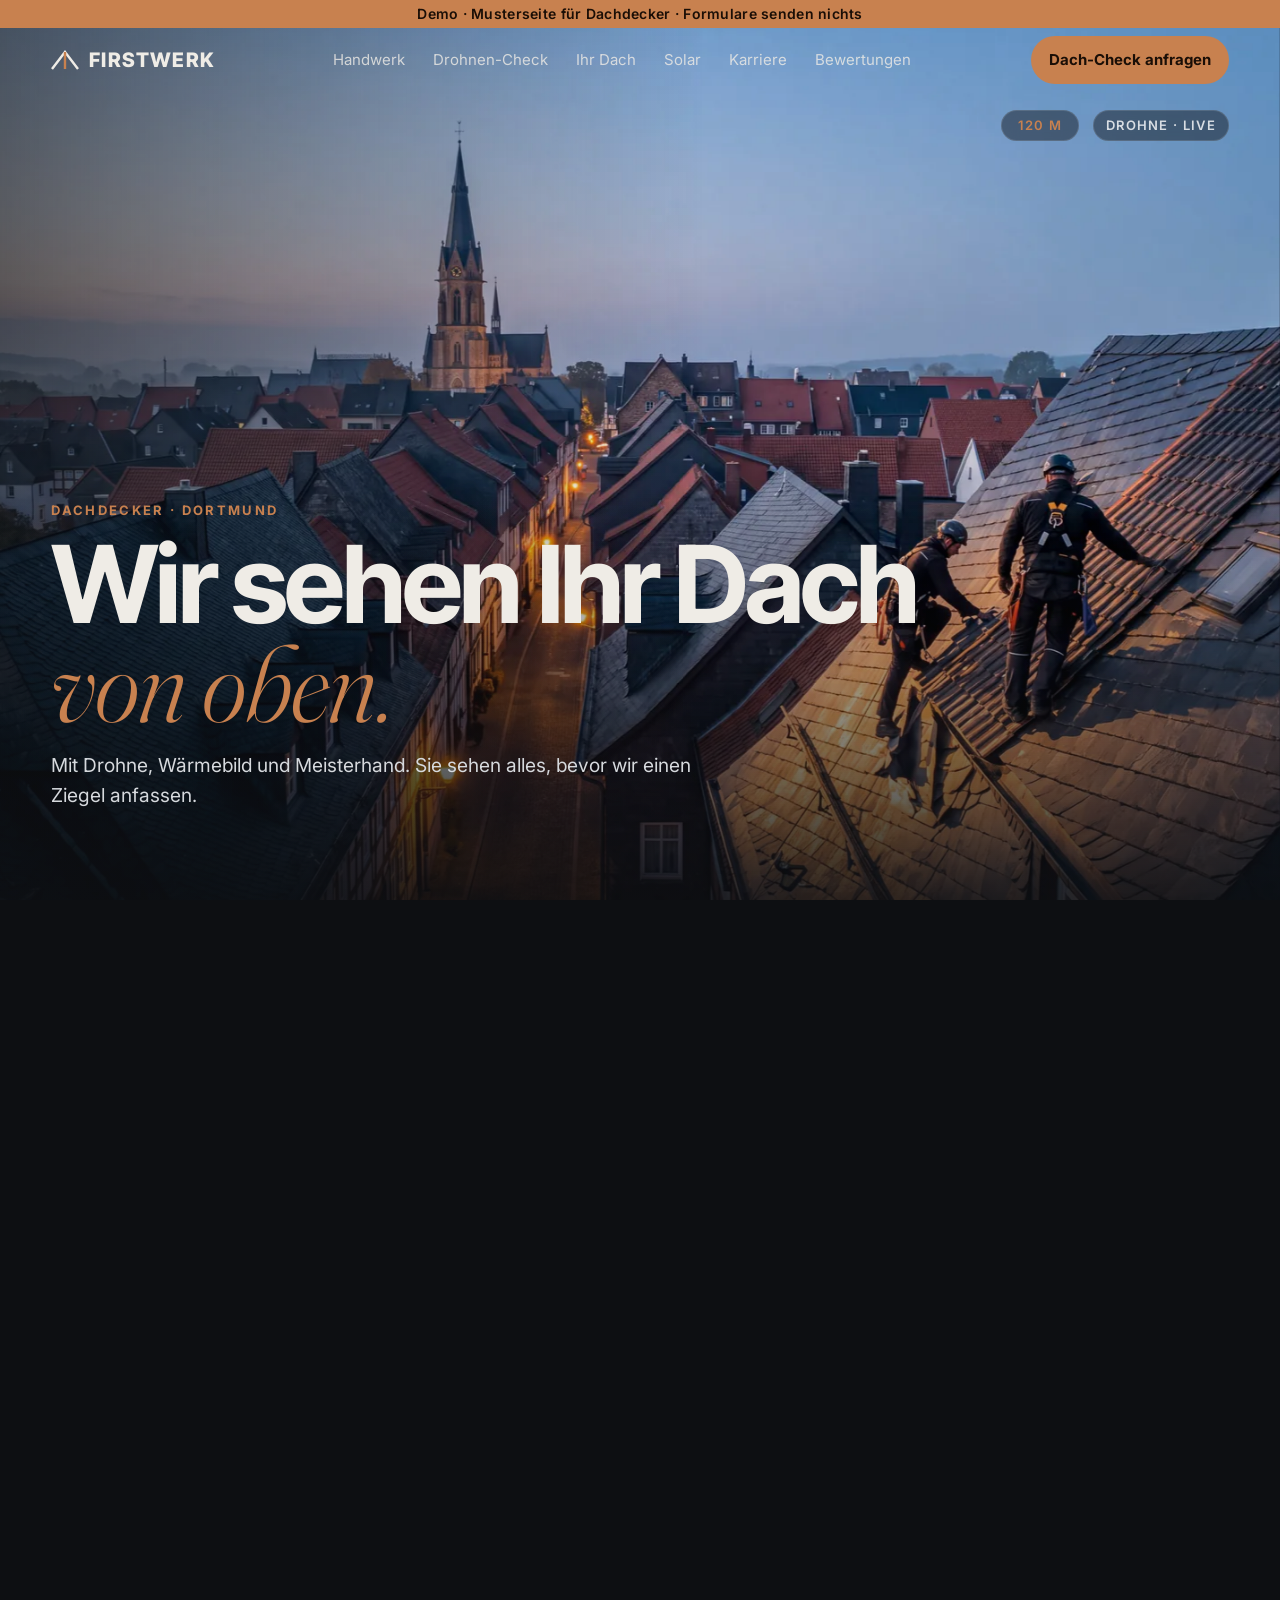
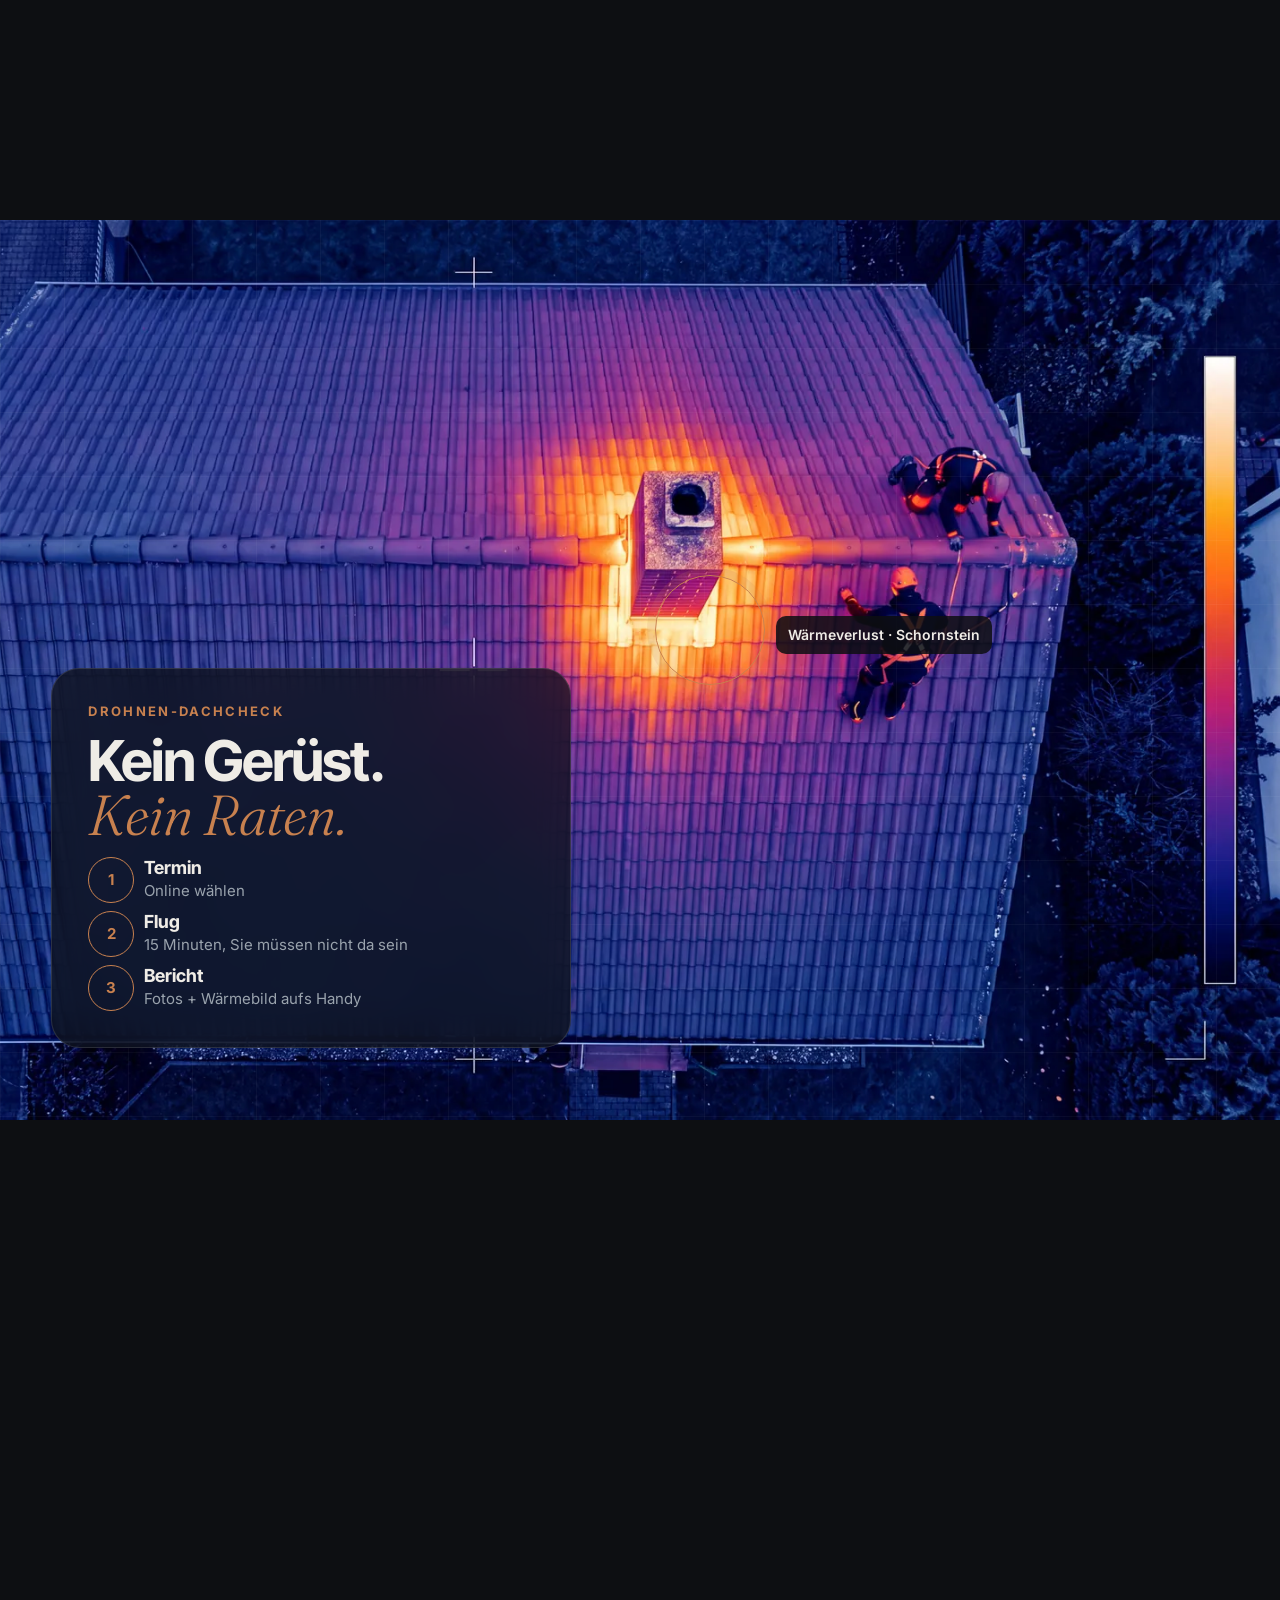
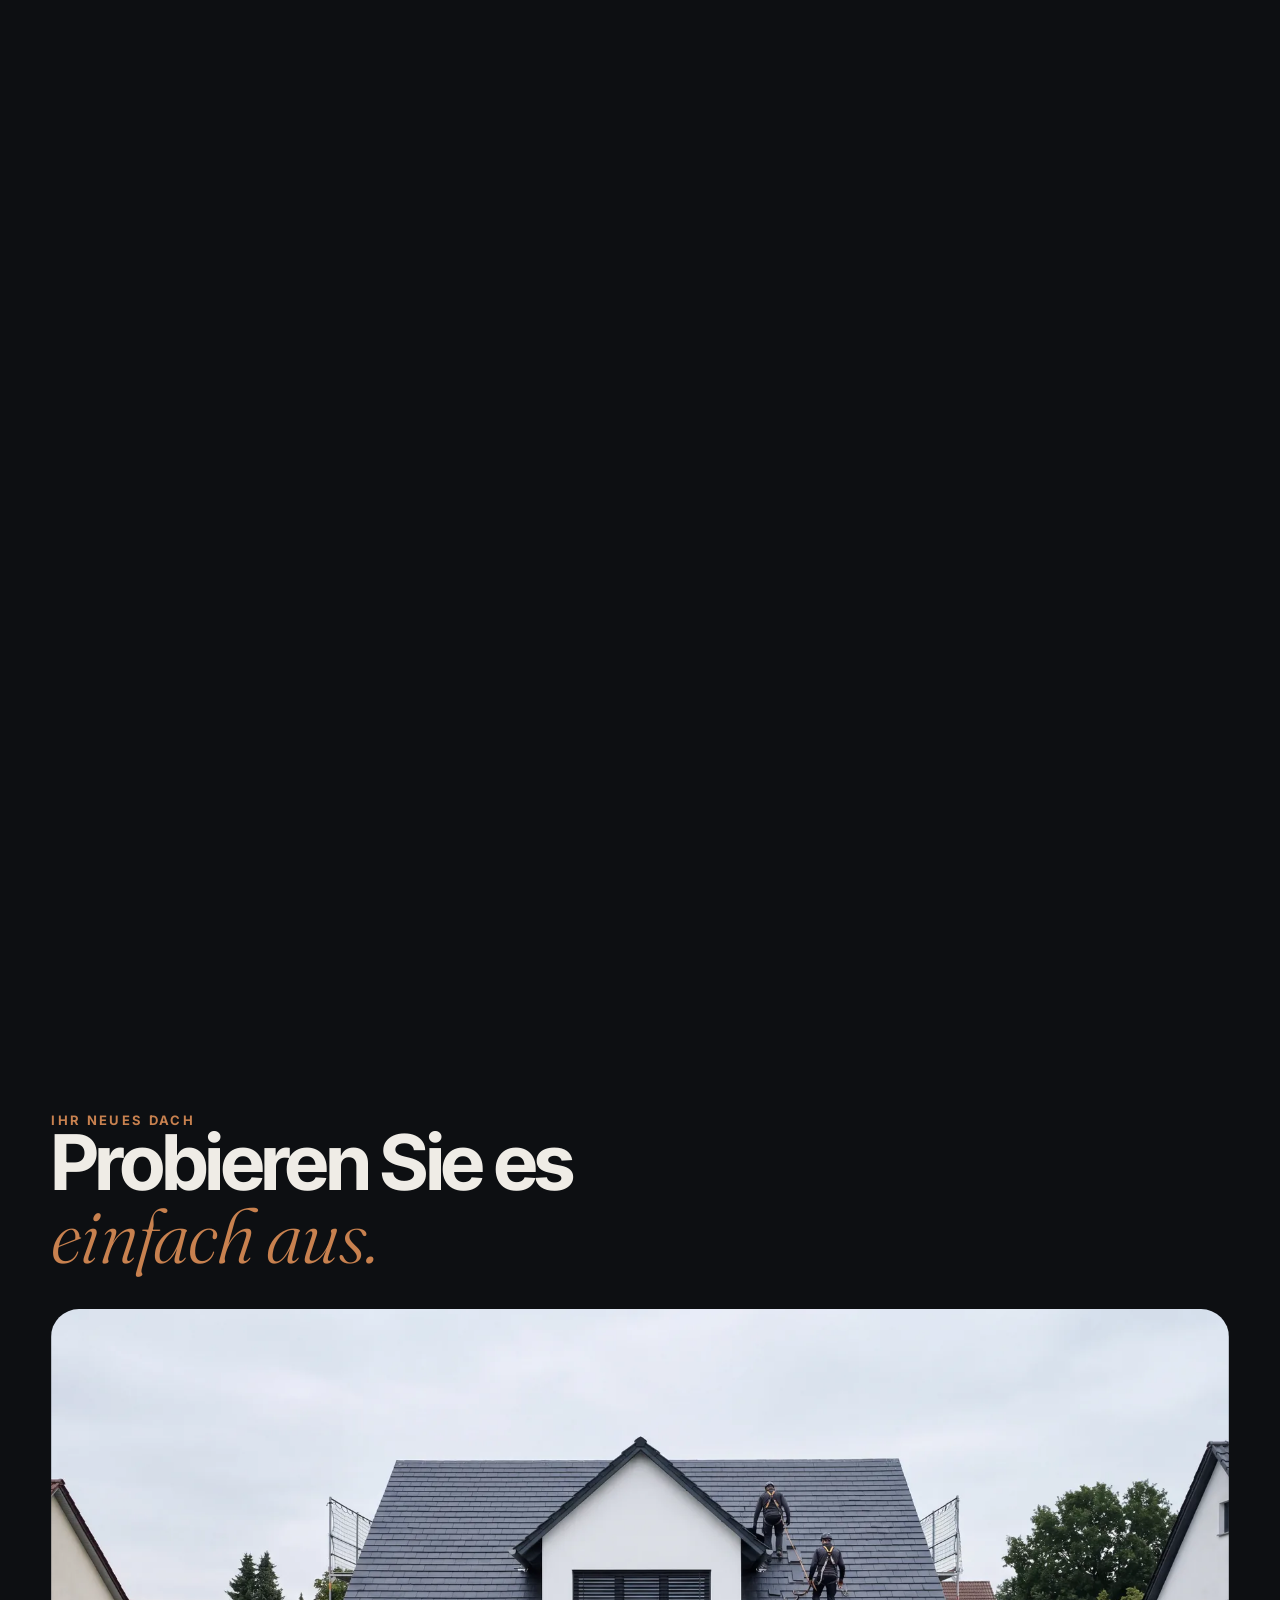
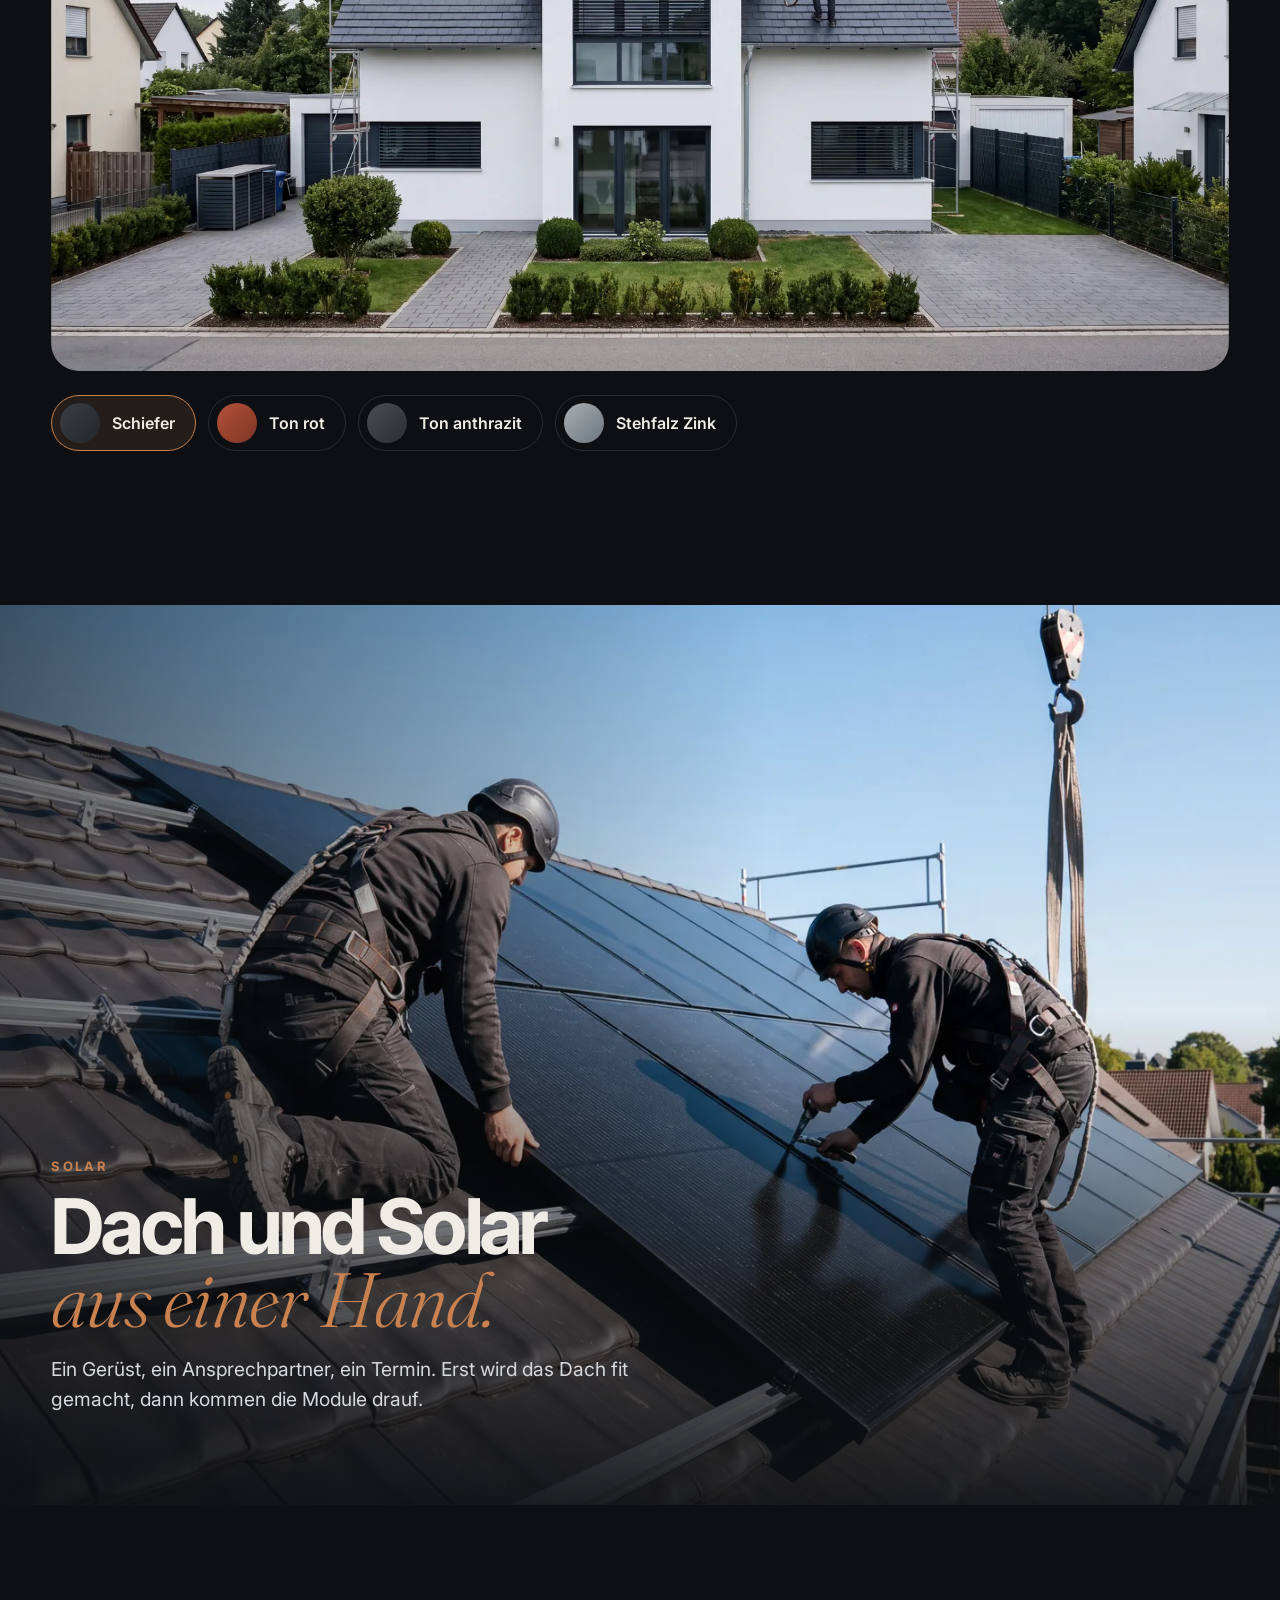
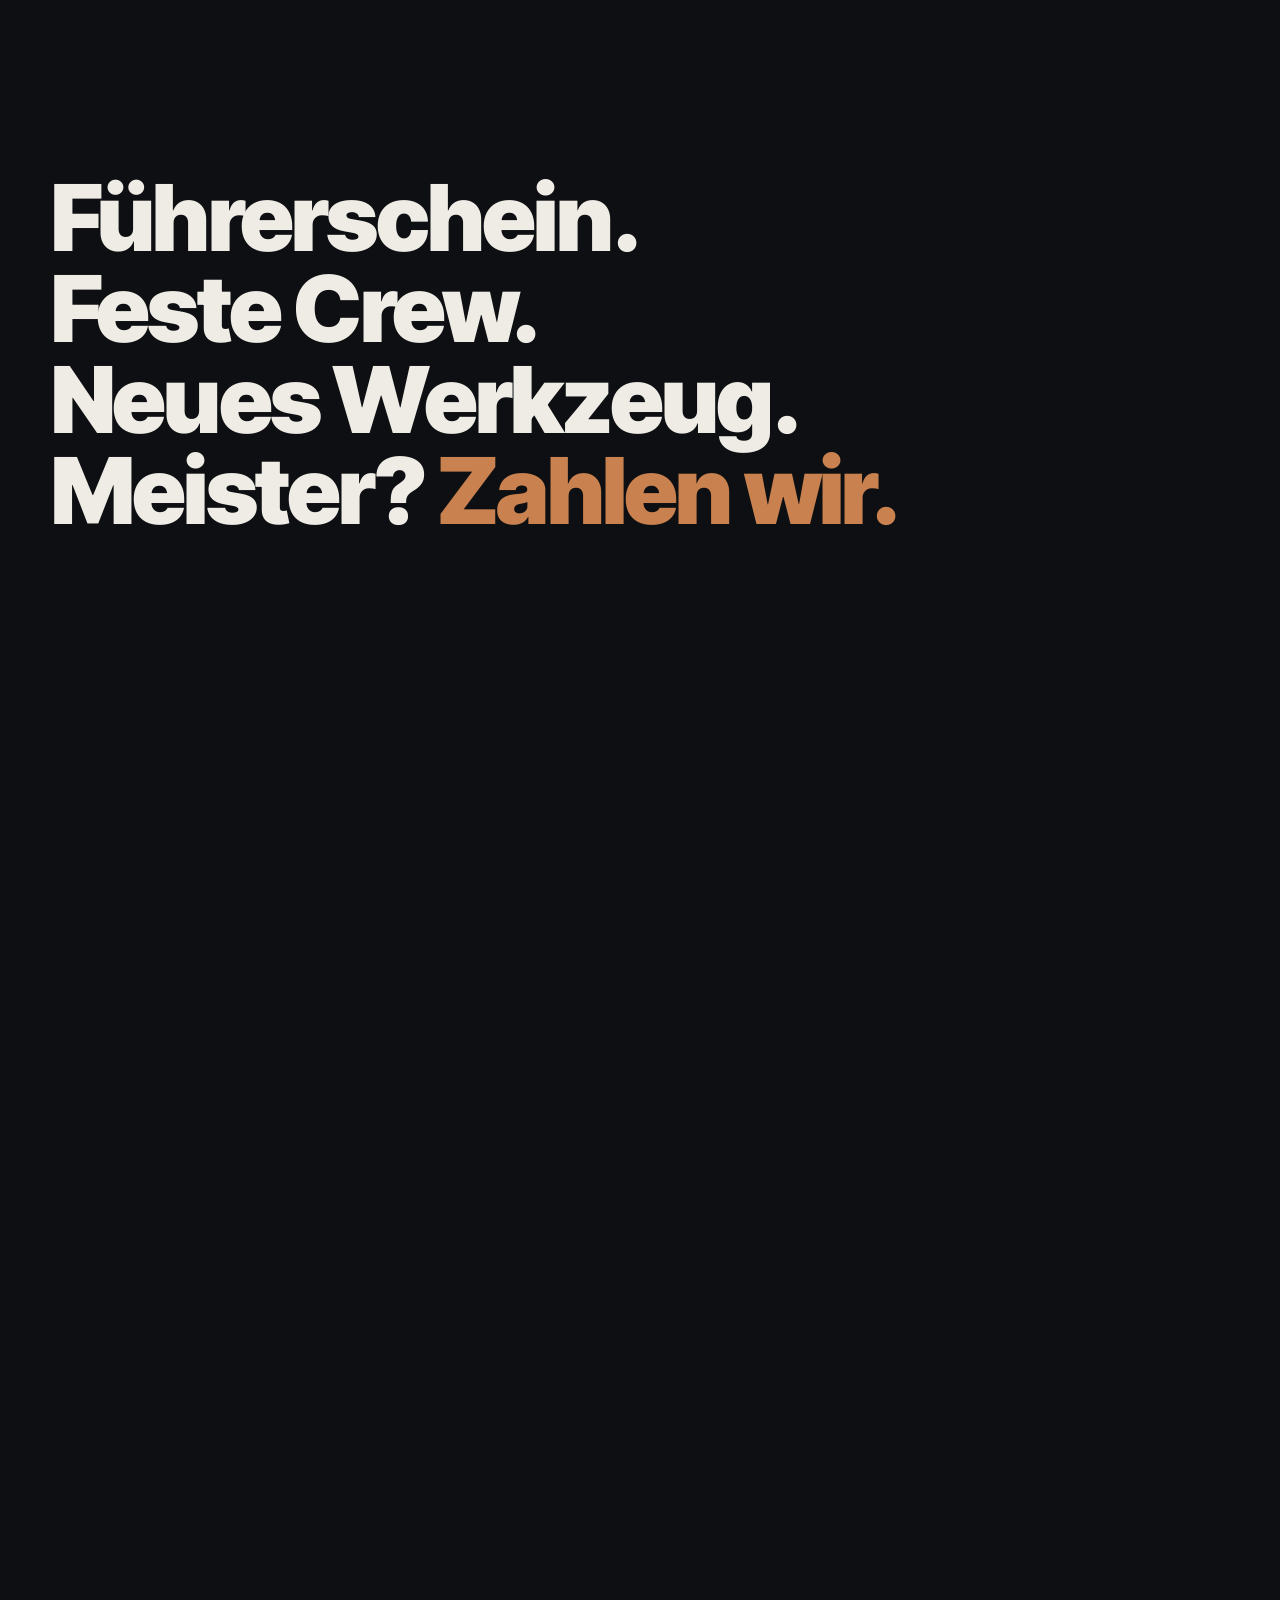
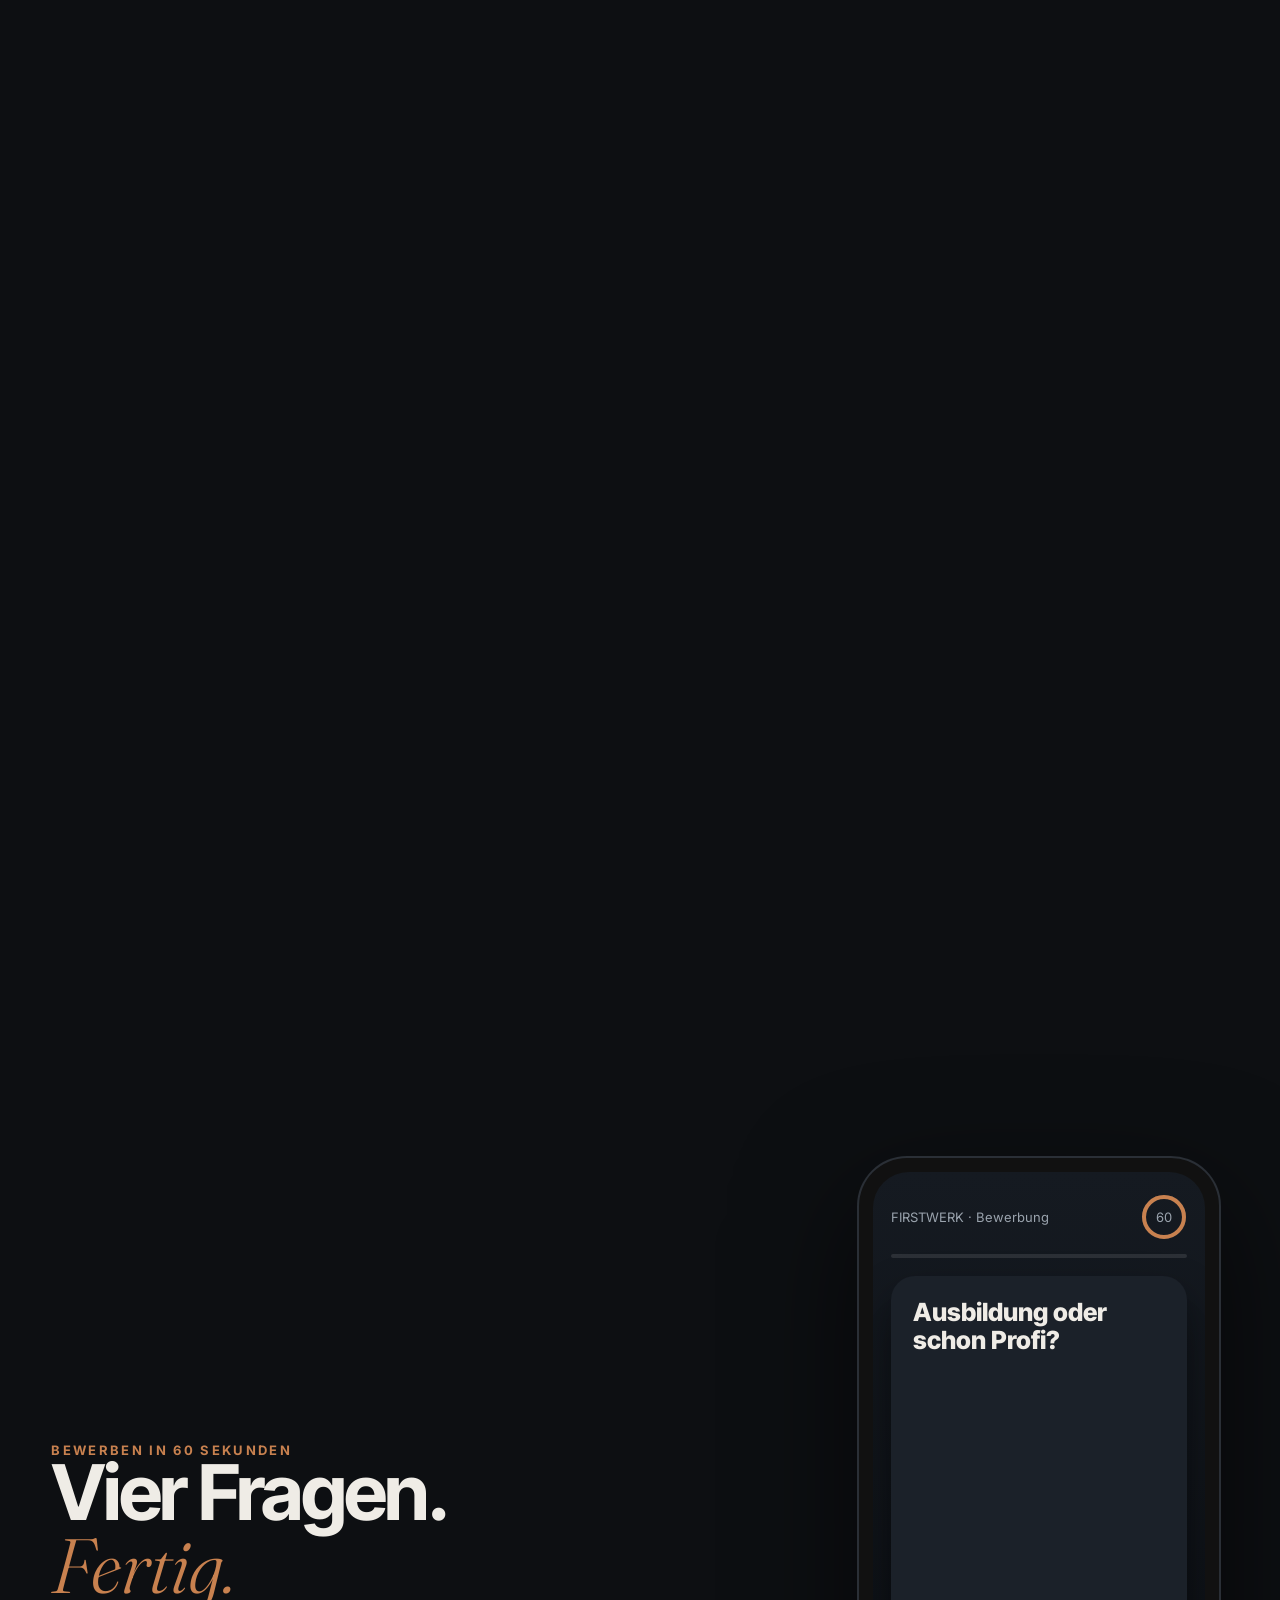
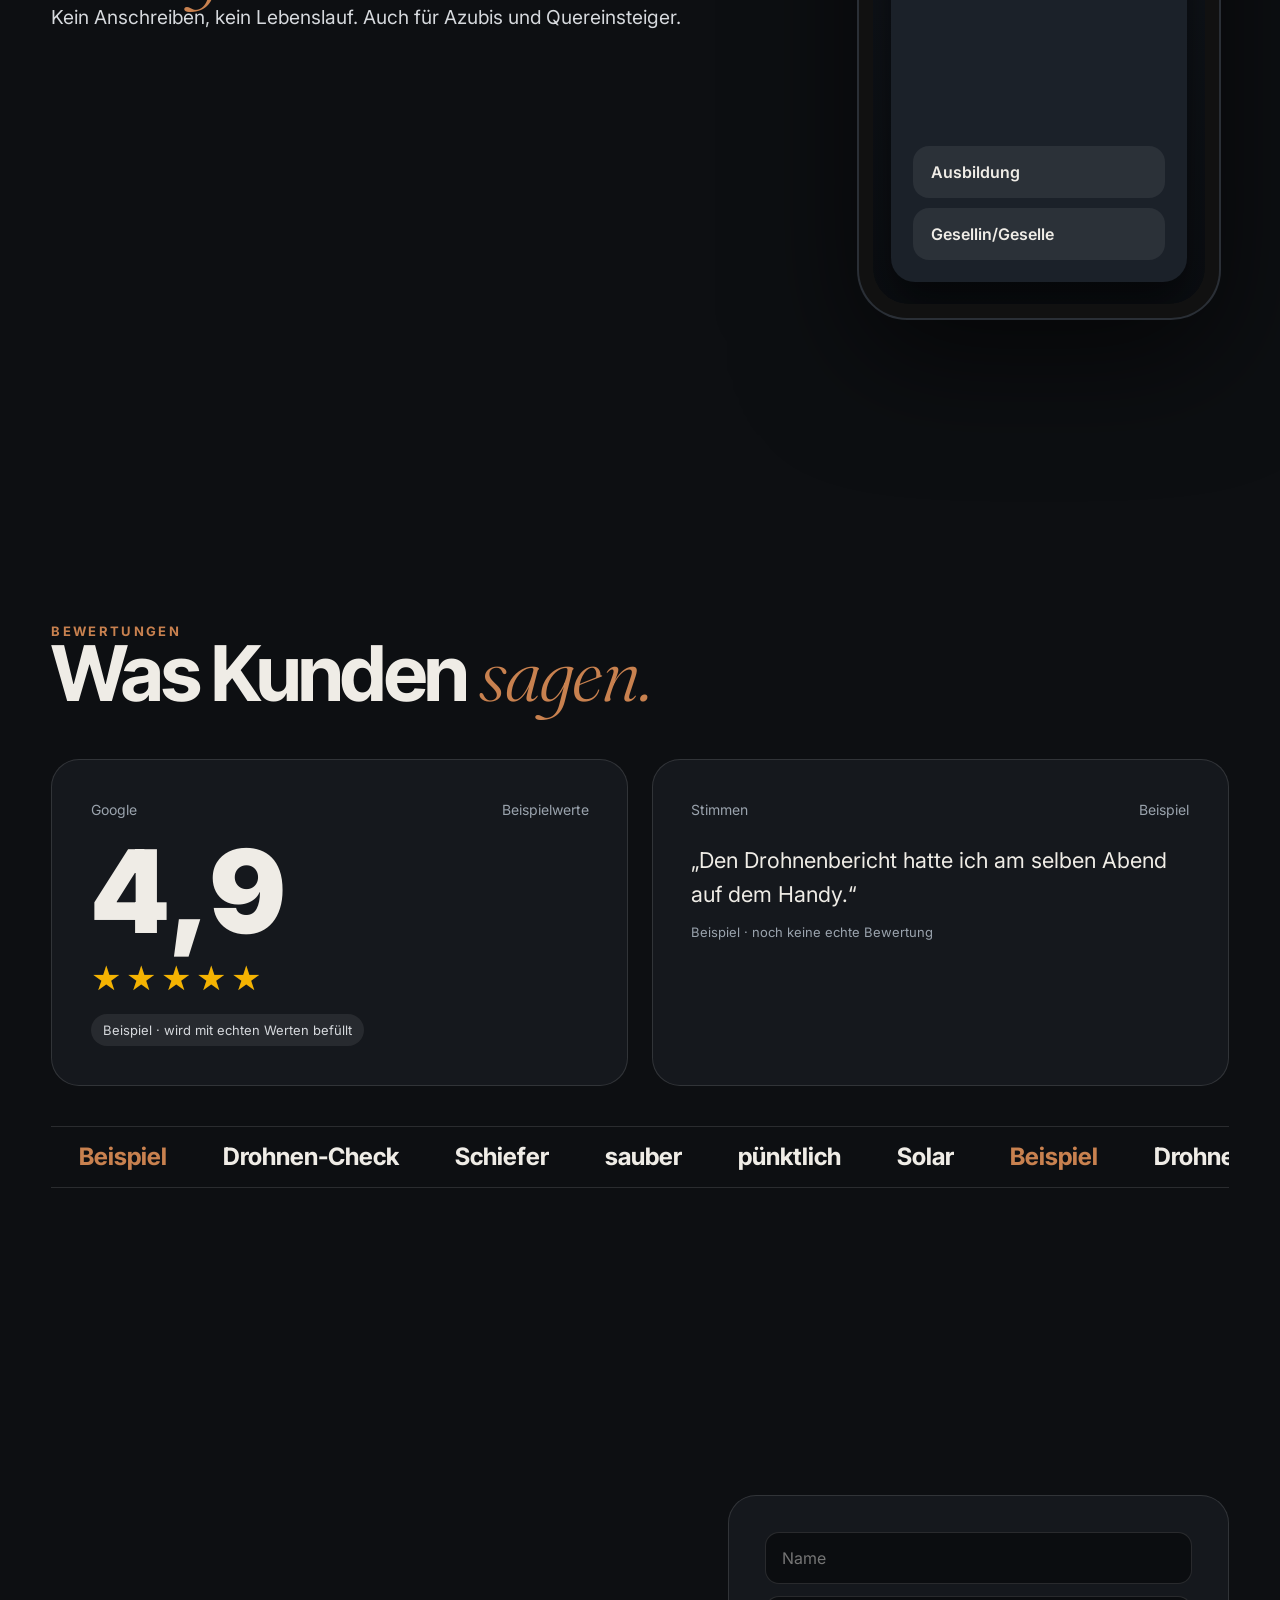
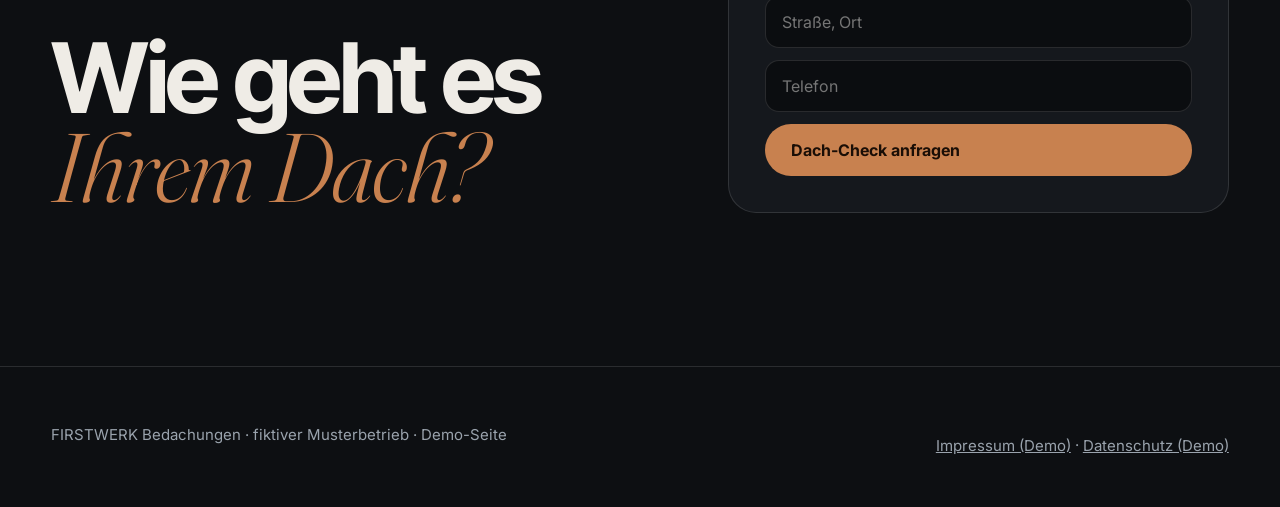
==== commit 1186e0f8: "Bilder O3, O5A, Konfigurator Zink statt Gründach Co-Authored-By: Claude Opus 5.5 <noreply@anthropic." ====
--- a/site/von-oben/index.html
+++ b/site/von-oben/index.html
@@ -66,13 +66,13 @@
         <img class="km on" data-m="schiefer" data-need src="../assets/img/o5a.webp" srcset="../assets/img/o5a-m.webp 1800w, ../assets/img/o5a.webp 3840w" sizes="(max-width:900px) 100vw, 1300px" alt="Haus mit Schieferdach">
         <img class="km" data-m="rot" data-need src="../assets/img/o5b.webp" srcset="../assets/img/o5b-m.webp 1800w, ../assets/img/o5b.webp 3840w" sizes="(max-width:900px) 100vw, 1300px" alt="Haus mit roten Tonziegeln">
         <img class="km" data-m="anthrazit" data-need src="../assets/img/o5c.webp" srcset="../assets/img/o5c-m.webp 1800w, ../assets/img/o5c.webp 3840w" sizes="(max-width:900px) 100vw, 1300px" alt="Haus mit anthrazitfarbenen Tonziegeln">
-        <img class="km" data-m="gruen" data-need src="../assets/img/o5d.webp" srcset="../assets/img/o5d-m.webp 1800w, ../assets/img/o5d.webp 3840w" sizes="(max-width:900px) 100vw, 1300px" alt="Haus mit begrüntem Dach">
+        <img class="km" data-m="zink" data-need src="../assets/img/o5d.webp" srcset="../assets/img/o5d-m.webp 1800w, ../assets/img/o5d.webp 3840w" sizes="(max-width:900px) 100vw, 1300px" alt="Haus mit Stehfalzdach aus Zink">
       </div>
       <div class="swatches rv" role="group" aria-label="Material wählen">
         <button class="on" data-m="schiefer"><i style="background:linear-gradient(135deg,#3a3f46,#22262b)"></i>Schiefer</button>
         <button data-m="rot"><i style="background:linear-gradient(135deg,#b4523a,#7e3424)"></i>Ton rot</button>
         <button data-m="anthrazit"><i style="background:linear-gradient(135deg,#4a4d52,#2b2d31)"></i>Ton anthrazit</button>
-        <button data-m="gruen"><i style="background:linear-gradient(135deg,#6f8f4a,#3e5a2a)"></i>Gründach</button>
+        <button data-m="zink"><i style="background:linear-gradient(135deg,#a9b0b5,#6c757c)"></i>Stehfalz Zink</button>
       </div>
     </div>
   </section>
--- a/site/assets/css/oben.css
+++ b/site/assets/css/oben.css
@@ -14,7 +14,7 @@
 .hud span:first-child{color:var(--accent);min-width:78px;text-align:center}
 .t{position:absolute;left:0;right:0;bottom:10vh;display:grid;gap:18px;max-width:1440px;opacity:0;will-change:opacity,transform}
 .t1{opacity:1}
-@media (max-width:700px){.t{bottom:7vh}.t .lead{font-size:16px}.hud{top:calc(28px + var(--nav) + 10px)}}
+@media (max-width:700px){.t{bottom:96px}.t .lead{font-size:16px}.hud{top:calc(28px + var(--nav) + 10px)}}
 @media (max-height:500px){.t .lead,.hud{display:none}.t .h1{font-size:44px}}
 
 /* Drohnen-Check */
@@ -32,7 +32,7 @@
 .flow li b{grid-column:2;color:var(--ink);font:700 18px/1.2 var(--f-head)}
 .flow li::before{counter-increment:f;content:counter(f);grid-row:span 2;width:44px;height:44px;border-radius:50%;display:grid;place-items:center;border:1px solid var(--accent);color:var(--accent);font-weight:700}
 .flow li.on{opacity:1}
-@media (max-width:700px){.spot span{left:-70px;top:66px}.panel{bottom:16px}}
+@media (max-width:700px){.spot span{left:0;top:66px;transform:translateX(-50%)}.panel{bottom:16px}}
 @media (max-height:500px){.flow{display:none}}
 
 /* Konfigurator */
